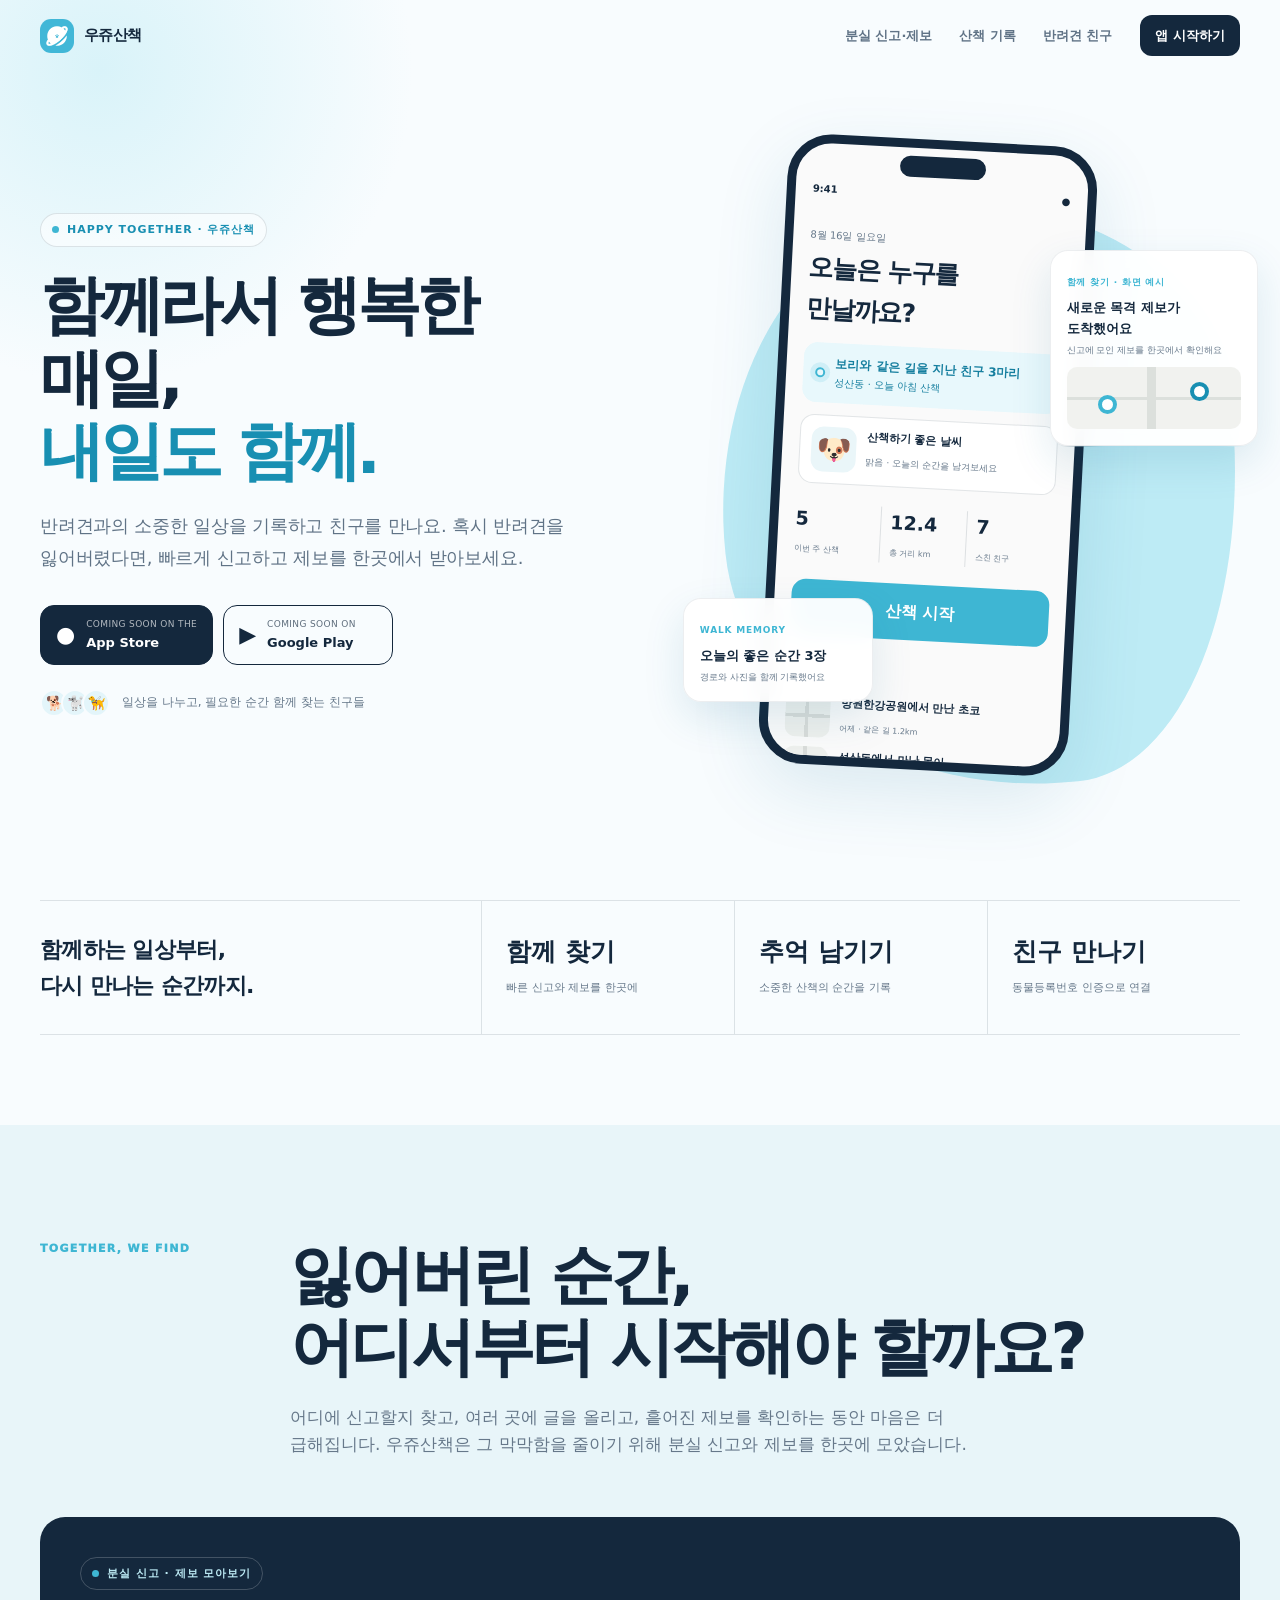
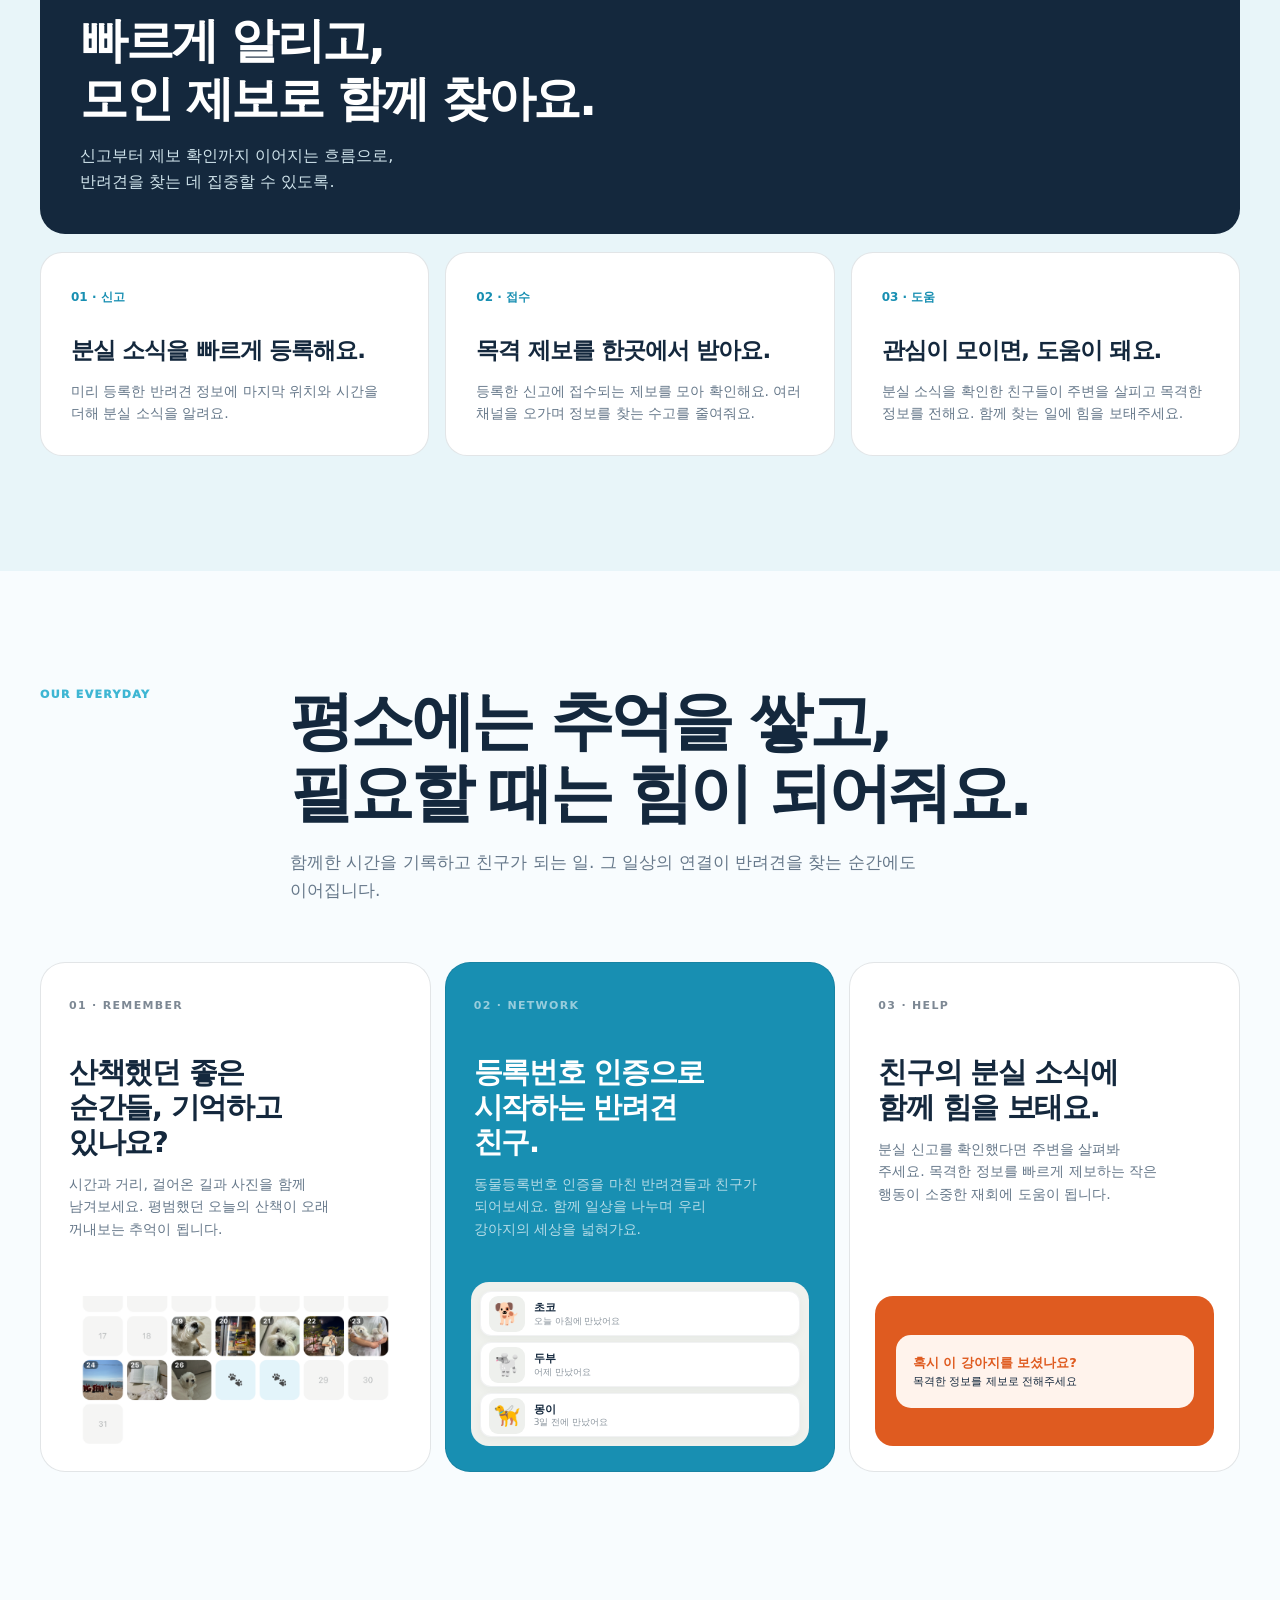
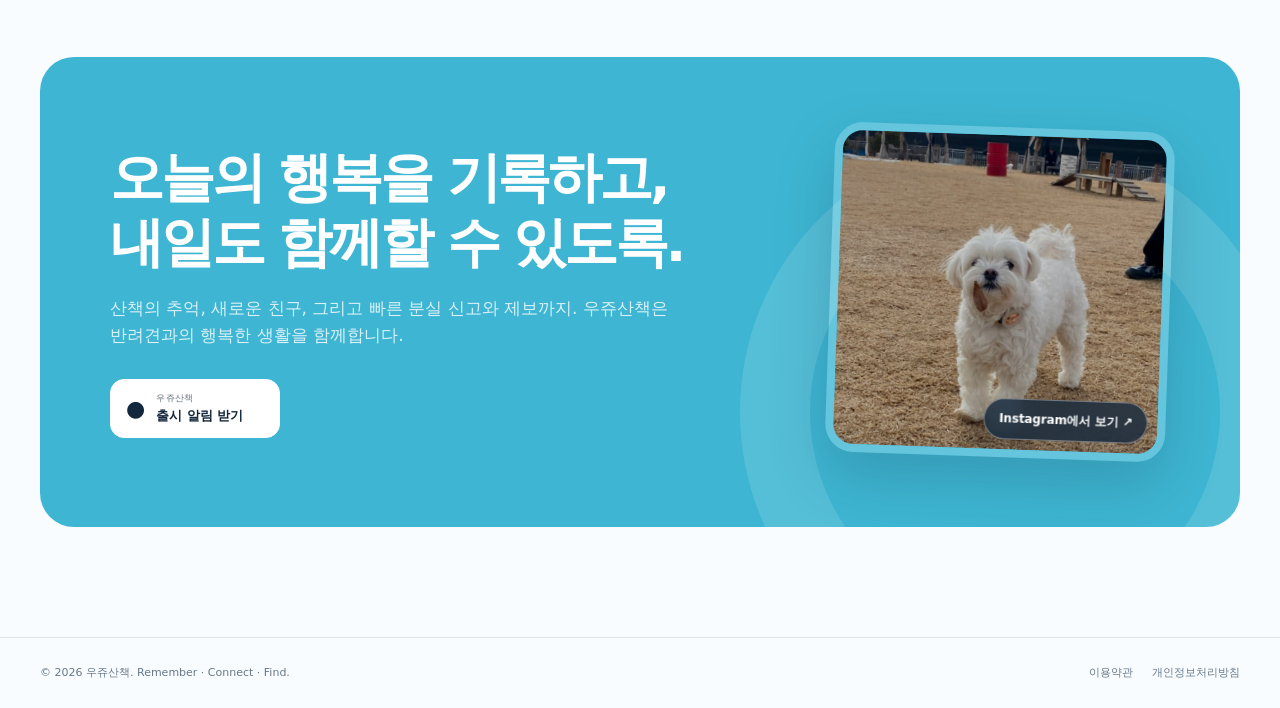
==== index.html @ bd5f7eef "feat: 분실 대응 중심으로 랜딩 페이지 개편" ====
<!doctype html>
<html lang="ko">
<head>
  <meta charset="utf-8">
  <meta name="viewport" content="width=device-width, initial-scale=1">
  <meta name="theme-color" content="#ffffff">
  <meta name="description" content="반려견과 행복한 매일을 함께하는 우쥬산책. 분실 시 빠르게 신고하고 제보를 한곳에서 받으세요. 평소에는 산책을 기록하고 동물등록번호 인증 친구들과 연결돼요.">
  <link rel="canonical" href="https://walk.wouldyou.me/">
  <meta property="og:type" content="website">
  <meta property="og:url" content="https://walk.wouldyou.me/">
  <meta property="og:title" content="우쥬산책 — 행복한 일상부터, 다시 만나는 순간까지">
  <meta property="og:description" content="빠른 분실 신고와 제보를 한곳에. 산책 기록과 인증된 반려견 친구까지, 행복한 일상을 함께해요.">
  <meta property="og:image" content="https://walk.wouldyou.me/public/og.png">
  <meta name="twitter:card" content="summary_large_image">
  <meta name="twitter:title" content="우쥬산책 — 행복한 일상부터, 다시 만나는 순간까지">
  <meta name="twitter:description" content="빠른 분실 신고와 제보를 한곳에. 산책 기록과 인증된 반려견 친구까지, 행복한 일상을 함께해요.">
  <link rel="icon" type="image/png" href="public/favicon.png">
  <link rel="apple-touch-icon" href="public/favicon.png">
  <title>우쥬산책 — 행복한 일상부터, 다시 만나는 순간까지</title>
  <style>
    :root{--ink:#14283d;--muted:#66788a;--paper:#f8fcfe;--card:#ffffff;--green:#188fb2;--green2:#e3f5fa;--lime:#bdebf5;--orange:#3eb6d3;--orange2:#e8f8fc;--blue:#3eb6d3;--line:rgba(20,40,61,.12);--max:1200px;--shadow:0 24px 70px rgba(22,111,145,.13)}
    *{box-sizing:border-box}html{scroll-behavior:smooth;scroll-padding-top:84px}body{margin:0;color:var(--ink);background:var(--paper);font-family:Pretendard,"Noto Sans KR","Apple SD Gothic Neo",system-ui,sans-serif;line-height:1.62;word-break:keep-all}body.locked{overflow:hidden}a{color:inherit;text-decoration:none}button,input{font:inherit}.wrap{width:min(calc(100% - 40px),var(--max));margin:auto}.nav{position:fixed;z-index:30;inset:0 0 auto;height:72px;border-bottom:1px solid transparent;transition:.25s}.nav.scrolled{border-color:var(--line);background:rgba(255,255,255,.92);backdrop-filter:blur(17px)}.nav-in{height:100%;display:flex;align-items:center}.brand{display:flex;align-items:center;gap:10px;font-size:15px;font-weight:950;letter-spacing:-.04em}.brand-mark{display:grid;place-items:center;width:34px;height:34px;border-radius:11px;color:white;background:var(--green);font-size:17px}.nav-links{display:flex;gap:27px;margin-left:auto;color:#607386;font-size:13px;font-weight:800}.nav-cta{margin-left:28px;padding:10px 15px;border-radius:12px;color:white;background:var(--ink);font-size:13px;font-weight:850}.menu{display:none;margin-left:auto;border:0;background:transparent;font-size:22px}.hero{position:relative;overflow:hidden;padding:140px 0 82px}.hero:before{content:"";position:absolute;left:-230px;top:-260px;width:660px;height:660px;border-radius:50%;background:radial-gradient(circle,#d9f3f9 0,rgba(217,243,249,0) 67%)}.hero-grid{position:relative;display:grid;grid-template-columns:1.03fr .97fr;gap:78px;align-items:center}.eyebrow{display:inline-flex;align-items:center;gap:8px;padding:7px 11px;border:1px solid var(--line);border-radius:100px;background:rgba(255,255,255,.55);color:var(--green);font-size:11px;font-weight:900;letter-spacing:.09em}.eyebrow:before{content:"";width:7px;height:7px;border-radius:50%;background:var(--orange)}h1{margin:22px 0 22px;font-size:clamp(49px,6.1vw,80px);line-height:1.04;letter-spacing:-.067em}h1 em{color:var(--green);font-style:normal}.hero-copy{max-width:600px;margin:0;color:#607386;font-size:18px;letter-spacing:-.012em}.hero-actions{display:flex;align-items:center;gap:10px;margin-top:31px}.store{display:flex;align-items:center;gap:11px;min-width:170px;padding:11px 15px;border:1px solid var(--ink);border-radius:14px;color:white;background:var(--ink);cursor:pointer;text-align:left}.store.light{color:var(--ink);background:transparent}.store-icon{font-size:22px;line-height:1}.store small{display:block;opacity:.67;font-size:9px;letter-spacing:.04em}.store b{display:block;font-size:13px}.trust{display:flex;align-items:center;gap:12px;margin-top:24px;color:var(--muted);font-size:12px}.avatars{display:flex}.avatar{display:grid;place-items:center;width:28px;height:28px;margin-left:-7px;border:2px solid var(--paper);border-radius:50%;background:var(--green2);font-size:14px}.avatar:first-child{margin-left:0}.phone-scene{position:relative;min-height:650px}.blob{position:absolute;inset:65px 0 0 25px;border-radius:48% 52% 37% 63%/55% 38% 62% 45%;background:var(--lime);transform:rotate(-6deg)}.phone{position:absolute;z-index:2;width:310px;height:630px;overflow:hidden;border:9px solid var(--ink);border-radius:44px;background:#fafafa;box-shadow:var(--shadow);transform:rotate(3deg)}.phone.main{top:0;left:77px}.notch{position:absolute;z-index:4;top:8px;left:50%;width:86px;height:21px;border-radius:20px;background:var(--ink);transform:translateX(-50%)}.screen{height:100%;padding:38px 17px 20px}.status{display:flex;justify-content:space-between;font-size:10px;font-weight:900}.hello{margin-top:23px}.hello small{color:var(--muted);font-size:10px}.hello h3{margin:2px 0 13px;font-size:25px;letter-spacing:-.05em}.alert{display:flex;align-items:center;gap:10px;padding:12px;border-radius:14px;background:var(--orange2);color:#167f9f;font-size:10px}.pulse{width:10px;height:10px;border:2px solid var(--orange);border-radius:50%;box-shadow:0 0 0 5px rgba(62,182,211,.14)}.alert b{display:block;font-size:12px}.weather{display:flex;align-items:center;gap:10px;margin-top:12px;padding:11px;border:1px solid var(--line);border-radius:14px;background:white}.dog-thumb{display:grid;place-items:center;width:45px;height:45px;border-radius:12px;background:#eaf6f9;font-size:28px}.weather b{display:block;font-size:11px}.weather span{color:var(--muted);font-size:9px}.stats{display:grid;grid-template-columns:repeat(3,1fr);margin:20px 0}.stats div{padding:0 9px;border-right:1px solid var(--line)}.stats div:first-child{padding-left:0}.stats div:last-child{border:0}.stats b{display:block;font-size:19px}.stats span{color:var(--muted);font-size:8px}.walk-btn{display:block;width:100%;padding:15px;border:0;border-radius:14px;color:white;background:var(--blue);font-weight:900}.recent{margin-top:22px}.recent>span{color:var(--muted);font-size:9px}.record{display:flex;align-items:center;gap:10px;margin-top:9px}.map-mini{width:45px;height:45px;border-radius:11px;background:linear-gradient(90deg,transparent 44%,#d9dcd9 44% 52%,transparent 52%),linear-gradient(0deg,transparent 44%,#d9dcd9 44% 52%,transparent 52%),#eef0ed}.record b{display:block;font-size:11px}.record small{color:var(--muted);font-size:8px}.float-card{position:absolute;z-index:4;padding:16px;border:1px solid rgba(20,40,61,.08);border-radius:18px;background:rgba(255,255,255,.96);box-shadow:0 16px 40px rgba(22,111,145,.13);backdrop-filter:blur(10px)}.float-card.sighting{right:-18px;top:110px;width:208px;animation:float 4s ease-in-out infinite}.float-card.bin{left:-13px;bottom:88px;width:190px;animation:float 4s 1.2s ease-in-out infinite}.float-label{color:var(--orange);font-size:9px;font-weight:900;letter-spacing:.09em}.float-card b{display:block;margin:4px 0;font-size:13px}.float-card p{margin:0;color:var(--muted);font-size:9px}.mini-map{position:relative;height:62px;margin-top:10px;border-radius:10px;background:linear-gradient(90deg,transparent 46%,#dce0dc 46% 51%,transparent 51%),linear-gradient(0deg,transparent 46%,#dce0dc 46% 51%,transparent 51%),#f1f2ef}.pin{position:absolute;display:grid;place-items:center;width:19px;height:19px;border:4px solid var(--orange);border-radius:50%;background:white}.pin.one{left:31px;top:27px}.pin.two{right:32px;top:14px;border-color:var(--green)}@keyframes float{50%{transform:translateY(-8px)}}.impact{padding:28px 0 90px}.impact-grid{display:grid;grid-template-columns:1.1fr repeat(3,.63fr);border-top:1px solid var(--line);border-bottom:1px solid var(--line)}.impact-lead,.impact-item{padding:31px 24px}.impact-lead{padding-left:0;font-size:22px;font-weight:900;letter-spacing:-.03em}.impact-item{border-left:1px solid var(--line)}.impact-item b{display:block;font-size:25px}.impact-item span{color:var(--muted);font-size:11px}.section{padding:115px 0}.section-head{display:grid;grid-template-columns:210px 1fr;gap:40px;margin-bottom:58px}.kicker{color:var(--orange);font-size:11px;font-weight:950;letter-spacing:.12em;text-transform:uppercase}.section h2{max-width:820px;margin:0;font-size:clamp(38px,5vw,64px);line-height:1.12;letter-spacing:-.058em}.section-lead{max-width:720px;margin:20px 0 0;color:var(--muted);font-size:17px}.story{display:grid;grid-template-columns:repeat(3,1fr);gap:14px}.story-card{position:relative;min-height:470px;overflow:hidden;padding:28px;border:1px solid var(--line);border-radius:25px;background:var(--card)}.story-card:nth-child(2){color:white;background:var(--green)}.story-num{font-size:11px;font-weight:900;letter-spacing:.12em;opacity:.55}.story-card h3{max-width:270px;margin:68px 0 13px;font-size:29px;line-height:1.2;letter-spacing:-.045em}.story-card p{max-width:290px;margin:0;color:var(--muted);font-size:14px}.story-card:nth-child(2) p{color:rgba(255,255,255,.68)}.story-visual{position:absolute;inset:auto 25px 25px;height:150px;border-radius:18px;background:#eff1ed}.route{position:absolute;inset:0}.route i{position:absolute;display:block;background:var(--blue)}.route i:nth-child(1){left:25px;bottom:35px;width:95px;height:5px}.route i:nth-child(2){left:115px;bottom:35px;width:5px;height:65px}.route i:nth-child(3){left:115px;top:45px;width:110px;height:5px}.route i:after{content:"";position:absolute;width:13px;height:13px;border:4px solid var(--blue);border-radius:50%;background:white}.route i:nth-child(1):after{left:-3px;top:-4px}.route i:nth-child(3):after{right:-3px;top:-4px}.notice-visual{display:grid;place-items:center;background:#137f9f}.notice-bubble{width:88%;padding:17px;border-radius:15px;color:var(--ink);background:var(--orange2);font-size:11px}.notice-bubble b{display:block;color:var(--orange);font-size:13px}.report-visual{padding:17px}.report-row{display:flex;align-items:center;gap:10px;margin-bottom:10px;padding:10px;border-radius:10px;background:white;font-size:9px}.report-dot{width:9px;height:9px;border-radius:50%;background:var(--orange)}.feature{background:var(--ink);color:white}.feature .kicker{color:var(--lime)}.feature .section-lead{color:rgba(255,255,255,.65)}.feature-grid{display:grid;grid-template-columns:1fr 1.15fr;gap:70px;align-items:center}.map-phone{position:relative;height:630px;border:9px solid #0e1512;border-radius:43px;background:#f4f4f1;box-shadow:0 30px 75px rgba(0,0,0,.25)}.map-grid{position:absolute;inset:0;border-radius:34px;background:linear-gradient(90deg,transparent 31%,#dcdeda 31% 33%,transparent 33% 66%,#dcdeda 66% 68%,transparent 68%),linear-gradient(0deg,transparent 30%,#dcdeda 30% 32%,transparent 32% 63%,#dcdeda 63% 65%,transparent 65%),#f3f4f1}.map-top{position:absolute;z-index:2;top:45px;left:18px;right:18px;display:flex;gap:7px}.chip{padding:8px 11px;border:1px solid var(--line);border-radius:100px;color:var(--ink);background:white;font-size:10px;font-weight:850}.chip.active{color:white;background:var(--green)}.map-pin{position:absolute;z-index:2;display:grid;place-items:center;width:35px;height:35px;border:6px solid white;border-radius:50%;background:var(--green);box-shadow:0 5px 13px rgba(0,0,0,.2);font-size:13px}.map-pin.a{left:25%;top:36%}.map-pin.b{right:22%;top:48%}.map-pin.c{left:48%;top:61%}.sheet{position:absolute;z-index:3;right:10px;bottom:10px;left:10px;padding:22px;border-radius:25px;background:white;box-shadow:0 -10px 30px rgba(20,40,61,.08)}.sheet small{color:var(--muted)}.sheet h3{margin:5px 0 17px;font-size:19px}.bin-row{display:grid;grid-template-columns:42px 1fr auto;gap:10px;align-items:center;padding:11px 0;border-top:1px solid var(--line)}.bin-icon{display:grid;place-items:center;width:42px;height:42px;border-radius:11px;background:var(--green2)}.bin-row b{display:block;font-size:11px}.bin-row span{color:var(--muted);font-size:9px}.gone{padding:6px 8px;border-radius:99px;color:#167f9f;background:var(--orange2);font-size:9px;font-weight:850}.feature-copy h3{max-width:490px;margin:0 0 18px;font-size:40px;line-height:1.18;letter-spacing:-.05em}.feature-copy>p{max-width:520px;color:rgba(255,255,255,.68)}.principles{display:grid;gap:10px;margin-top:36px}.principle{display:grid;grid-template-columns:42px 1fr;gap:13px;padding:16px;border:1px solid rgba(255,255,255,.12);border-radius:15px;background:rgba(255,255,255,.05)}.principle i{display:grid;place-items:center;width:42px;height:42px;border-radius:12px;color:var(--ink);background:var(--lime);font-style:normal;font-weight:900}.principle b{display:block;font-size:14px}.principle span{color:rgba(255,255,255,.58);font-size:11px}.safety{overflow:hidden}.safety-grid{display:grid;grid-template-columns:.85fr 1.15fr;gap:16px}.safety-card{padding:33px;border:1px solid var(--line);border-radius:25px;background:var(--card)}.safety-card.big{grid-row:span 2;color:white;background:var(--green)}.shield{display:grid;place-items:center;width:58px;height:58px;border-radius:19px;color:var(--green);background:var(--lime);font-size:27px}.safety-card h3{margin:55px 0 12px;font-size:29px;line-height:1.22;letter-spacing:-.04em}.safety-card p{margin:0;color:var(--muted);font-size:14px}.safety-card.big p{color:rgba(255,255,255,.65)}.privacy-list{display:grid;grid-template-columns:1fr 1fr;gap:16px}.privacy-list div{padding:24px;border:1px solid var(--line);border-radius:18px;background:white}.privacy-list b{display:block;margin-bottom:6px;font-size:16px}.privacy-list span{color:var(--muted);font-size:12px}.download{padding:70px 0 110px}.download-card{position:relative;overflow:hidden;padding:70px;border-radius:34px;color:white;background:var(--orange)}.download-card:after{content:"";position:absolute;right:-50px;bottom:-160px;width:410px;height:410px;border:70px solid rgba(255,255,255,.12);border-radius:50%}.download-card h2{position:relative;z-index:1;max-width:750px;margin:0;font-size:clamp(42px,5.7vw,70px);line-height:1.08;letter-spacing:-.058em}.download-card p{position:relative;z-index:1;max-width:570px;margin:19px 0 29px;color:rgba(255,255,255,.8);font-size:17px}.download-card .store{position:relative;z-index:2;border-color:white;background:white;color:var(--ink)}footer{padding:26px 0;border-top:1px solid var(--line);color:var(--muted);font-size:11px}.footer-in{display:flex;justify-content:space-between;gap:20px}.footer-links{display:flex;gap:19px}.modal{position:fixed;z-index:50;inset:0;display:none;place-items:center;padding:20px;background:rgba(10,32,47,.68);backdrop-filter:blur(8px)}.modal.open{display:grid}.modal-card{width:min(100%,440px);padding:31px;border-radius:25px;background:var(--card);box-shadow:var(--shadow)}.modal-close{float:right;border:0;background:transparent;font-size:22px;cursor:pointer}.modal-card h2{margin:18px 0 9px;font-size:28px;letter-spacing:-.04em}.modal-card p{color:var(--muted);font-size:13px}.wait-form{display:grid;gap:9px;margin-top:22px}.wait-form input{width:100%;padding:13px;border:1px solid var(--line);border-radius:11px;outline:none}.wait-form input:focus{border-color:var(--green);box-shadow:0 0 0 3px rgba(62,182,211,.14)}.wait-form button{padding:13px;border:0;border-radius:11px;color:white;background:var(--green);font-weight:850;cursor:pointer}.form-note{font-size:10px!important}.success{display:none;padding:22px 0;text-align:center}.success .check{display:grid;place-items:center;width:62px;height:62px;margin:auto;border-radius:50%;color:var(--green);background:var(--green2);font-size:30px}.success h3{font-size:24px}.reveal{opacity:0;transform:translateY(20px);transition:.7s ease}.reveal.visible{opacity:1;transform:none}
    @media(max-width:1000px){.hero-grid,.feature-grid{grid-template-columns:1fr}.hero-grid{gap:40px}.phone-scene{width:min(100%,610px);margin:auto}.story{grid-template-columns:1fr 1fr}.story-card:last-child{grid-column:1/-1}.impact-grid{grid-template-columns:1fr 1fr}.impact-lead{grid-column:1/-1}.impact-item:first-of-type{border-left:0}.section-head{grid-template-columns:1fr;gap:12px}.feature-copy{order:-1}.map-phone{width:min(100%,400px);margin:auto}.safety-grid{grid-template-columns:1fr}.safety-card.big{grid-row:auto}.privacy-list{grid-template-columns:1fr 1fr}}
    @media(max-width:700px){.wrap{width:min(calc(100% - 28px),var(--max))}.nav-links,.nav-cta{display:none}.menu{display:block}.nav.open{height:auto;background:var(--paper)}.nav.open .nav-in{height:auto;flex-wrap:wrap;padding:19px 0}.nav.open .nav-links{display:grid;width:100%;gap:0;order:3;margin:14px 0 0}.nav.open .nav-links a{padding:13px 0;border-top:1px solid var(--line)}.hero{padding-top:112px}.hero-actions{align-items:stretch;flex-direction:column}.store{justify-content:center;width:100%}.phone-scene{min-height:570px;transform:scale(.88);transform-origin:top center;margin-bottom:-65px}.phone.main{left:50%;transform:translateX(-50%) rotate(2deg)}.float-card.sighting{right:-6px}.float-card.bin{left:-5px}.impact-grid{grid-template-columns:1fr}.impact-lead,.impact-item{padding:24px 0;border-left:0;border-bottom:1px solid var(--line)}.section{padding:85px 0}.story{grid-template-columns:1fr}.story-card:last-child{grid-column:auto}.story-card{min-height:440px}.safety-grid,.privacy-list{grid-template-columns:1fr}.download-card{padding:44px 26px}.footer-in{flex-direction:column}.footer-links{flex-wrap:wrap}}
    @media(prefers-reduced-motion:reduce){html{scroll-behavior:auto}.float-card,.reveal{animation:none;transition:none}.reveal{opacity:1;transform:none}}@media print{.nav,.hero-actions,.download,.modal{display:none}.hero{padding-top:50px}.reveal{opacity:1;transform:none}}
    /* Requested landing refinements */
    .route i:nth-child(1){left:25px;bottom:32px;width:95px;height:5px}
    .route i:nth-child(2){left:115px;bottom:32px;width:5px;height:68px}
    .route i:nth-child(3){left:115px;top:45px;width:110px;height:5px}
    .route i:nth-child(2):after{display:none}
    .route i:nth-child(2):before{content:"";position:absolute;z-index:2;left:-8px;top:-10px;width:13px;height:13px;border:4px solid var(--blue);border-radius:50%;background:white}
    .lost-shot{width:min(100%,320px);margin:auto;overflow:hidden;border:8px solid #0e1512;border-radius:43px;background:#fff;box-shadow:0 30px 75px rgba(0,0,0,.25)}
    .lost-shot img{display:block;width:100%;height:auto}
    .brand-mark{overflow:hidden;padding:0;background:var(--blue)}.brand-mark img{display:block;width:100%;height:100%;object-fit:cover}.network-list{display:grid;height:164px;align-content:center;gap:6px;padding:9px;overflow:hidden}.network-list .report-row{display:grid;grid-template-columns:36px 1fr;gap:9px;align-items:center;min-height:44px;margin:0;padding:4px 8px;border:1px solid rgba(20,40,61,.06);border-radius:11px;background:rgba(255,255,255,.98);box-shadow:0 3px 10px rgba(20,40,61,.04)}.network-avatar{display:grid;place-items:center;width:36px;height:36px;border-radius:9px;background:#eef0ed;font-size:21px}.network-info{min-width:0;align-self:center}.network-info b{display:block;overflow:hidden;color:var(--ink);font-size:11px;line-height:1.25;text-overflow:ellipsis;white-space:nowrap}.network-info span{display:block;margin-top:1px;color:#8a949d;font-size:9px;line-height:1.25}.notice-visual{background:#df5b20}.notice-bubble{background:#fff3ec}.notice-bubble b{color:#df5b20}
    @media(max-width:1000px){.lost-shot{width:min(100%,320px)}}
    /* Photo updates */
    .story-photo{overflow:hidden;background:#eef9fc}.story-photo img{display:block;width:100%;height:100%;object-fit:cover;object-position:center}
    .download-card.photo-layout{display:grid;grid-template-columns:minmax(0,1fr) minmax(260px,340px);gap:48px;align-items:center}
    .download-copy{position:relative;z-index:2}.download-card.photo-layout h2,.download-card.photo-layout p{position:static}
    .instagram-photo{position:relative;z-index:2;display:block;border-radius:28px;box-shadow:0 24px 60px rgba(20,40,61,.2);transform:rotate(2deg);transition:transform .25s ease,box-shadow .25s ease}.instagram-photo:hover{transform:rotate(1deg) translateY(-4px);box-shadow:0 30px 70px rgba(20,40,61,.28)}.download-photo{display:block;width:100%;height:330px;object-fit:cover;object-position:center 48%;border:8px solid rgba(255,255,255,.2);border-radius:28px}.instagram-badge{position:absolute;right:18px;bottom:18px;padding:10px 14px;border:1px solid rgba(255,255,255,.35);border-radius:999px;color:white;background:rgba(20,40,61,.78);backdrop-filter:blur(10px);font-size:12px;font-weight:850;letter-spacing:-.01em}.instagram-photo:focus-visible{outline:3px solid white;outline-offset:5px}
    @media(max-width:700px){.download-card.photo-layout{grid-template-columns:1fr;gap:34px}.instagram-photo{transform:none}.instagram-photo:hover{transform:translateY(-3px)}.download-photo{height:280px}}

    h1{font-size:clamp(42px,5vw,66px);line-height:1.14}.hero-copy{line-height:1.8}
    .lost-section{background:#e8f5f9}.lost-intro{padding:40px;border-radius:25px;background:var(--ink);color:white}.lost-intro .eyebrow{color:var(--lime);border-color:rgba(255,255,255,.2);background:transparent}.lost-intro h3{margin:22px 0 15px;font-size:clamp(30px,4vw,48px);line-height:1.2;letter-spacing:-.05em}.lost-intro p{margin:0;color:#d0e4ec;font-size:16px}.lost-steps{display:grid;grid-template-columns:repeat(3,1fr);gap:16px;margin-top:18px}.lost-step{padding:30px;border:1px solid var(--line);border-radius:22px;background:white}.lost-step>span{color:var(--green);font-size:12px;font-weight:850}.lost-step h3{margin:25px 0 13px;font-size:23px;line-height:1.4;letter-spacing:-.04em}.lost-step p{margin:0;color:var(--muted);font-size:14px}.story-card{min-height:510px}.story-card h3{margin-top:38px}.download-card.photo-layout h2{font-size:clamp(36px,4.4vw,54px);line-height:1.2}
    @media(max-width:700px){.lost-steps{grid-template-columns:1fr}.lost-intro{padding:28px}.story-card{min-height:480px}}
  </style>
</head>
<body>
  <nav class="nav" id="nav"><div class="wrap nav-in"><a class="brand" href="#top" aria-label="우쥬산책 홈"><span class="brand-mark"><img src="public/favicon.png" alt=""></span>우쥬산책</a><div class="nav-links"><a href="#lost">분실 신고·제보</a><a href="#memories">산책 기록</a><a href="#marking">반려견 친구</a></div><a class="nav-cta open-modal" href="#download">앱 시작하기</a><button class="menu" id="menu" aria-label="메뉴 열기" aria-expanded="false">☰</button></div></nav>
  <main id="top">
    <header class="hero"><div class="wrap hero-grid"><div class="reveal"><span class="eyebrow">HAPPY TOGETHER · 우쥬산책</span><h1>함께라서 행복한 매일,<br><em>내일도 함께.</em></h1><p class="hero-copy">반려견과의 소중한 일상을 기록하고 친구를 만나요. 혹시 반려견을 잃어버렸다면, 빠르게 신고하고 제보를 한곳에서 받아보세요.</p><div class="hero-actions"><button class="store open-modal"><span class="store-icon">●</span><span><small>COMING SOON ON THE</small><b>App Store</b></span></button><button class="store light open-modal"><span class="store-icon">▶</span><span><small>COMING SOON ON</small><b>Google Play</b></span></button></div><div class="trust"><div class="avatars"><span class="avatar">🐕</span><span class="avatar">🐩</span><span class="avatar">🦮</span></div><span>일상을 나누고, 필요한 순간 함께 찾는 친구들</span></div></div><div class="phone-scene reveal"><div class="blob"></div><div class="phone main"><div class="notch"></div><div class="screen"><div class="status"><span>9:41</span><span>●</span></div><div class="hello"><small>8월 16일 일요일</small><h3>오늘은 누구를 만날까요?</h3></div><div class="alert"><span class="pulse"></span><div><b>보리와 같은 길을 지난 친구 3마리</b>성산동 · 오늘 아침 산책</div></div><div class="weather"><div class="dog-thumb">🐶</div><div><b>산책하기 좋은 날씨</b><span>맑음 · 오늘의 순간을 남겨보세요</span></div></div><div class="stats"><div><b>5</b><span>이번 주 산책</span></div><div><b>12.4</b><span>총 거리 km</span></div><div><b>7</b><span>스친 친구</span></div></div><button class="walk-btn">산책 시작</button><div class="recent"><span>최근 산책</span><div class="record"><div class="map-mini"></div><div><b>망원한강공원에서 만난 초코</b><small>어제 · 같은 길 1.2km</small></div></div><div class="record"><div class="map-mini"></div><div><b>성산동에서 만난 몽이</b><small>8월 12일 · 같은 길 800m</small></div></div></div></div></div><div class="float-card sighting"><span class="float-label">함께 찾기 · 화면 예시</span><b>새로운 목격 제보가 도착했어요</b><p>신고에 모인 제보를 한곳에서 확인해요</p><div class="mini-map"><i class="pin one"></i><i class="pin two"></i></div></div><div class="float-card bin"><span class="float-label">WALK MEMORY</span><b>오늘의 좋은 순간 3장</b><p>경로와 사진을 함께 기록했어요</p></div></div></div></header>

    <section class="impact"><div class="wrap impact-grid"><div class="impact-lead">함께하는 일상부터,<br>다시 만나는 순간까지.</div><div class="impact-item"><b>함께 찾기</b><span>빠른 신고와 제보를 한곳에</span></div><div class="impact-item"><b>추억 남기기</b><span>소중한 산책의 순간을 기록</span></div><div class="impact-item"><b>친구 만나기</b><span>동물등록번호 인증으로 연결</span></div></div></section>

    <section class="section lost-section" id="lost"><div class="wrap">
      <div class="section-head reveal"><div class="kicker">TOGETHER, WE FIND</div><div><h2>잃어버린 순간,<br>어디서부터 시작해야 할까요?</h2><p class="section-lead">어디에 신고할지 찾고, 여러 곳에 글을 올리고, 흩어진 제보를 확인하는 동안 마음은 더 급해집니다. 우쥬산책은 그 막막함을 줄이기 위해 분실 신고와 제보를 한곳에 모았습니다.</p></div></div>
      <div class="lost-intro reveal"><span class="eyebrow">분실 신고 · 제보 모아보기</span><h3>빠르게 알리고,<br>모인 제보로 함께 찾아요.</h3><p>신고부터 제보 확인까지 이어지는 흐름으로,<br>반려견을 찾는 데 집중할 수 있도록.</p></div>
      <div class="lost-steps"><article class="lost-step reveal"><span>01 · 신고</span><h3>분실 소식을 빠르게 등록해요.</h3><p>미리 등록한 반려견 정보에 마지막 위치와 시간을 더해 분실 소식을 알려요.</p></article><article class="lost-step reveal"><span>02 · 접수</span><h3>목격 제보를 한곳에서 받아요.</h3><p>등록한 신고에 접수되는 제보를 모아 확인해요. 여러 채널을 오가며 정보를 찾는 수고를 줄여줘요.</p></article><article class="lost-step reveal"><span>03 · 도움</span><h3>관심이 모이면, 도움이 돼요.</h3><p>분실 소식을 확인한 친구들이 주변을 살피고 목격한 정보를 전해요. 함께 찾는 일에 힘을 보태주세요.</p></article></div>
    </div></section>

    <section class="section" id="walk"><div class="wrap"><div class="section-head reveal"><div class="kicker">OUR EVERYDAY</div><div><h2>평소에는 추억을 쌓고,<br>필요할 때는 힘이 되어줘요.</h2><p class="section-lead">함께한 시간을 기록하고 친구가 되는 일. 그 일상의 연결이 반려견을 찾는 순간에도 이어집니다.</p></div></div><div class="story"><article class="story-card reveal" id="memories"><span class="story-num">01 · REMEMBER</span><h3>산책했던 좋은 순간들, 기억하고 있나요?</h3><p>시간과 거리, 걸어온 길과 사진을 함께 남겨보세요. 평범했던 오늘의 산책이 오래 꺼내보는 추억이 됩니다.</p><div class="story-visual story-photo"><img src="public/walk-record.png" alt="우쥬산책 산책 기록 달력 화면"></div></article><article class="story-card reveal" id="marking"><span class="story-num">02 · NETWORK</span><h3>등록번호 인증으로 시작하는 반려견 친구.</h3><p>동물등록번호 인증을 마친 반려견들과 친구가 되어보세요. 함께 일상을 나누며 우리 강아지의 세상을 넓혀가요.</p><div class="story-visual network-list"><div class="report-row"><span class="network-avatar">🐕</span><div class="network-info"><b>초코</b><span>오늘 아침에 만났어요</span></div></div><div class="report-row"><span class="network-avatar">🐩</span><div class="network-info"><b>두부</b><span>어제 만났어요</span></div></div><div class="report-row"><span class="network-avatar">🦮</span><div class="network-info"><b>몽이</b><span>3일 전에 만났어요</span></div></div></div></article><article class="story-card reveal"><span class="story-num">03 · HELP</span><h3>친구의 분실 소식에 함께 힘을 보태요.</h3><p>분실 신고를 확인했다면 주변을 살펴봐 주세요. 목격한 정보를 빠르게 제보하는 작은 행동이 소중한 재회에 도움이 됩니다.</p><div class="story-visual notice-visual"><div class="notice-bubble"><b>혹시 이 강아지를 보셨나요?</b>목격한 정보를 제보로 전해주세요</div></div></article></div></div></section>

    <section class="download" id="download"><div class="wrap"><div class="download-card photo-layout reveal"><div class="download-copy"><h2>오늘의 행복을 기록하고,<br>내일도 함께할 수 있도록.</h2><p>산책의 추억, 새로운 친구, 그리고 빠른 분실 신고와 제보까지. 우쥬산책은 반려견과의 행복한 생활을 함께합니다.</p><button class="store open-modal"><span class="store-icon">●</span><span><small>우쥬산책</small><b>출시 알림 받기</b></span></button></div><a class="instagram-photo" href="https://www.instagram.com/oh_dangdang" target="_blank" rel="noopener noreferrer" aria-label="오당당 인스타그램 새 탭에서 보기"><img class="download-photo" src="public/walk-together.png" alt="잔디밭을 산책하는 흰 강아지"><span class="instagram-badge">Instagram에서 보기 ↗</span></a></div></div></section>
  </main>
  <footer><div class="wrap footer-in"><span>© 2026 우쥬산책. Remember · Connect · Find.</span><div class="footer-links"><a href="terms.html">이용약관</a><a href="privacy.html">개인정보처리방침</a></div></div></footer>

  <div class="modal" id="modal" role="dialog" aria-modal="true" aria-labelledby="modal-title"><div class="modal-card"><button class="modal-close" id="close" aria-label="닫기">×</button><div id="form-area"><span class="eyebrow">EARLY ACCESS</span><h2 id="modal-title">출시 소식을 알려드릴게요.</h2><p>이메일을 남겨주시면 우쥬산책이 준비되는 대로 가장 먼저 알려드립니다.</p><form class="wait-form" id="wait-form"><label for="email">이메일</label><input id="email" name="email" type="email" placeholder="hello@example.com" autocomplete="email" required><button type="submit">출시 알림 신청</button><p class="form-note">현재는 데모 페이지로 입력한 정보가 서버에 전송되지는 않습니다.</p></form></div><div class="success" id="success"><div class="check">✓</div><h3>관심 가져주셔서 고마워요.</h3><p>데모 페이지라 실제 신청은 저장되지 않습니다.</p><button id="success-close">확인</button></div></div></div>
  <script>
    const nav=document.getElementById('nav'),menu=document.getElementById('menu'),modal=document.getElementById('modal'),close=document.getElementById('close'),form=document.getElementById('wait-form'),formArea=document.getElementById('form-area'),success=document.getElementById('success');
    addEventListener('scroll',()=>nav.classList.toggle('scrolled',scrollY>20),{passive:true});
    menu.addEventListener('click',()=>{const open=nav.classList.toggle('open');menu.setAttribute('aria-expanded',open);menu.textContent=open?'×':'☰'});
    document.querySelectorAll('.nav-links a').forEach(a=>a.addEventListener('click',()=>{nav.classList.remove('open');menu.setAttribute('aria-expanded','false');menu.textContent='☰'}));
    const showModal=()=>{modal.classList.add('open');document.body.classList.add('locked');formArea.style.display='block';success.style.display='none';setTimeout(()=>document.getElementById('email').focus(),50)};
    const hideModal=()=>{modal.classList.remove('open');document.body.classList.remove('locked')};
    document.querySelectorAll('.open-modal').forEach(b=>b.addEventListener('click',e=>{e.preventDefault();showModal()}));close.addEventListener('click',hideModal);document.getElementById('success-close').addEventListener('click',hideModal);modal.addEventListener('click',e=>{if(e.target===modal)hideModal()});addEventListener('keydown',e=>{if(e.key==='Escape')hideModal()});
    form.addEventListener('submit',e=>{e.preventDefault();formArea.style.display='none';success.style.display='block'});
    const observer=new IntersectionObserver(entries=>entries.forEach(entry=>{if(entry.isIntersecting){entry.target.classList.add('visible');observer.unobserve(entry.target)}}),{threshold:.12});document.querySelectorAll('.reveal').forEach(el=>observer.observe(el));
  </script>
</body>
</html>
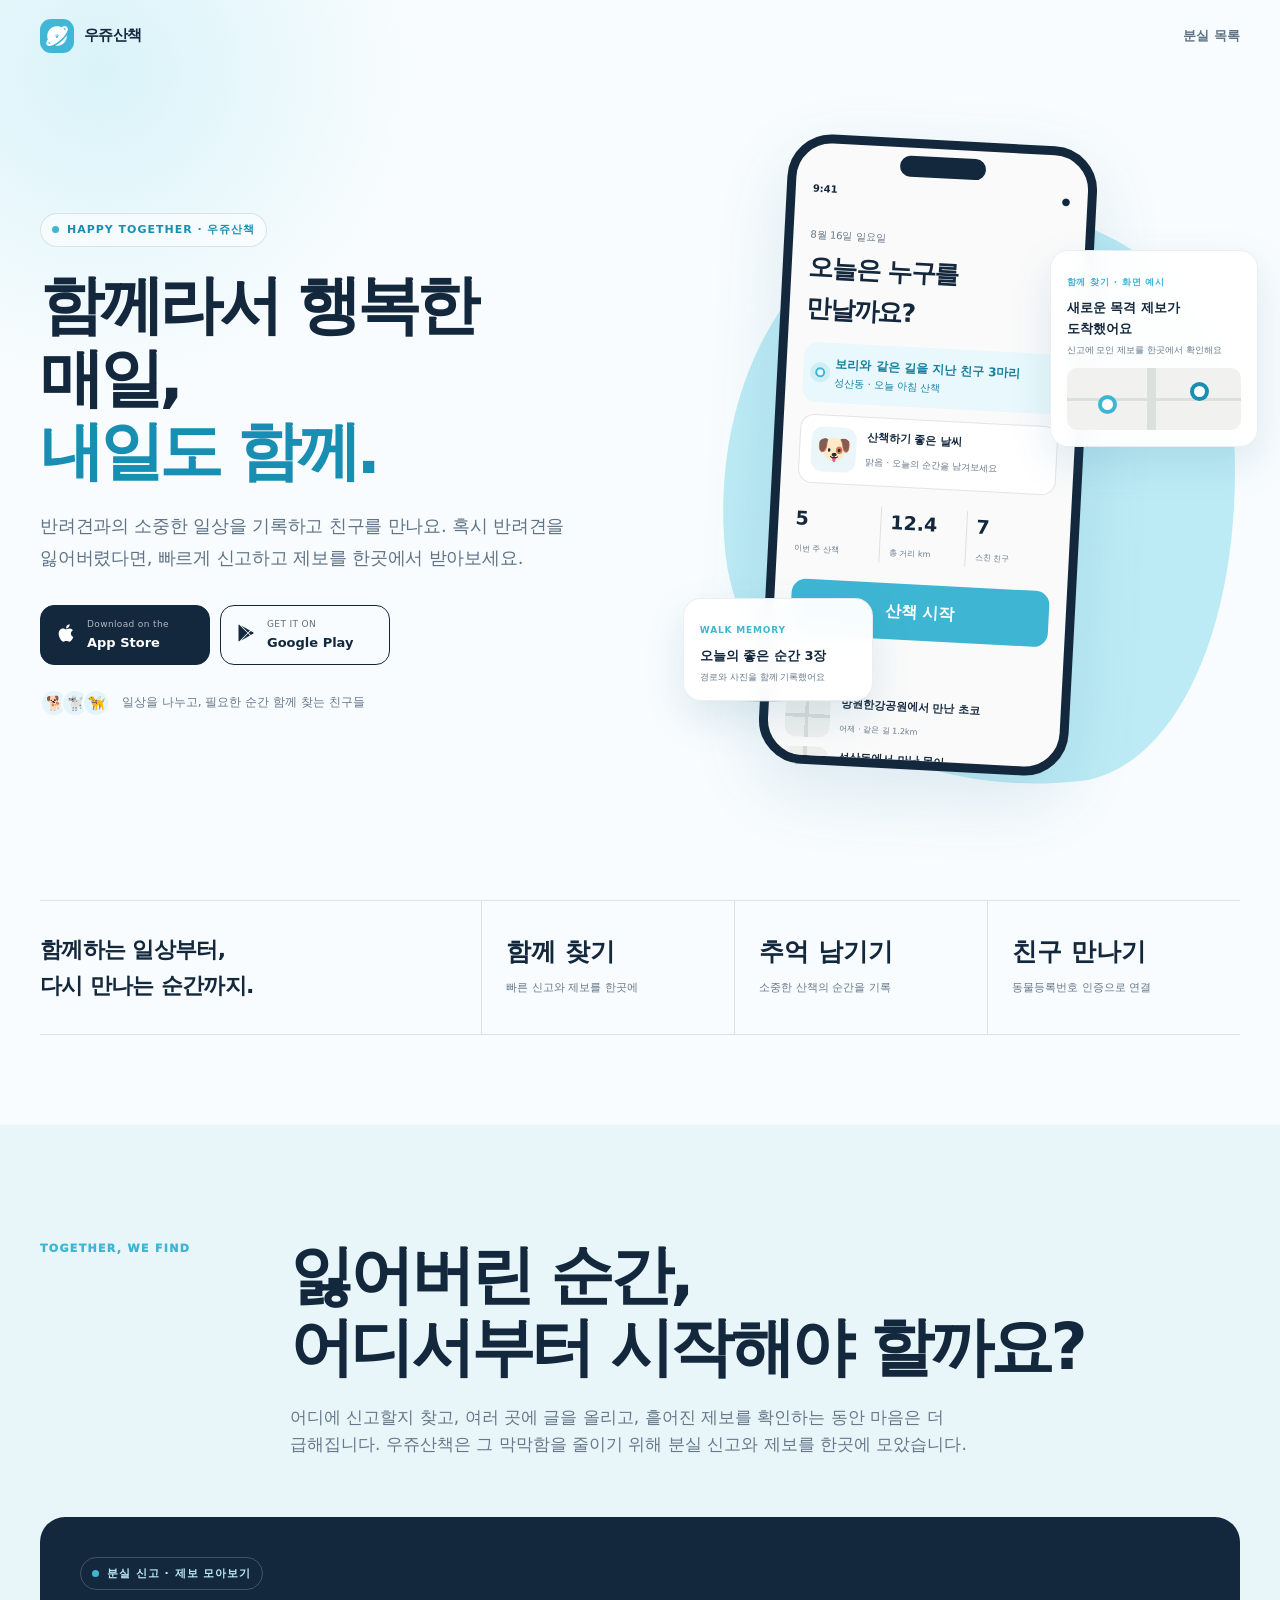
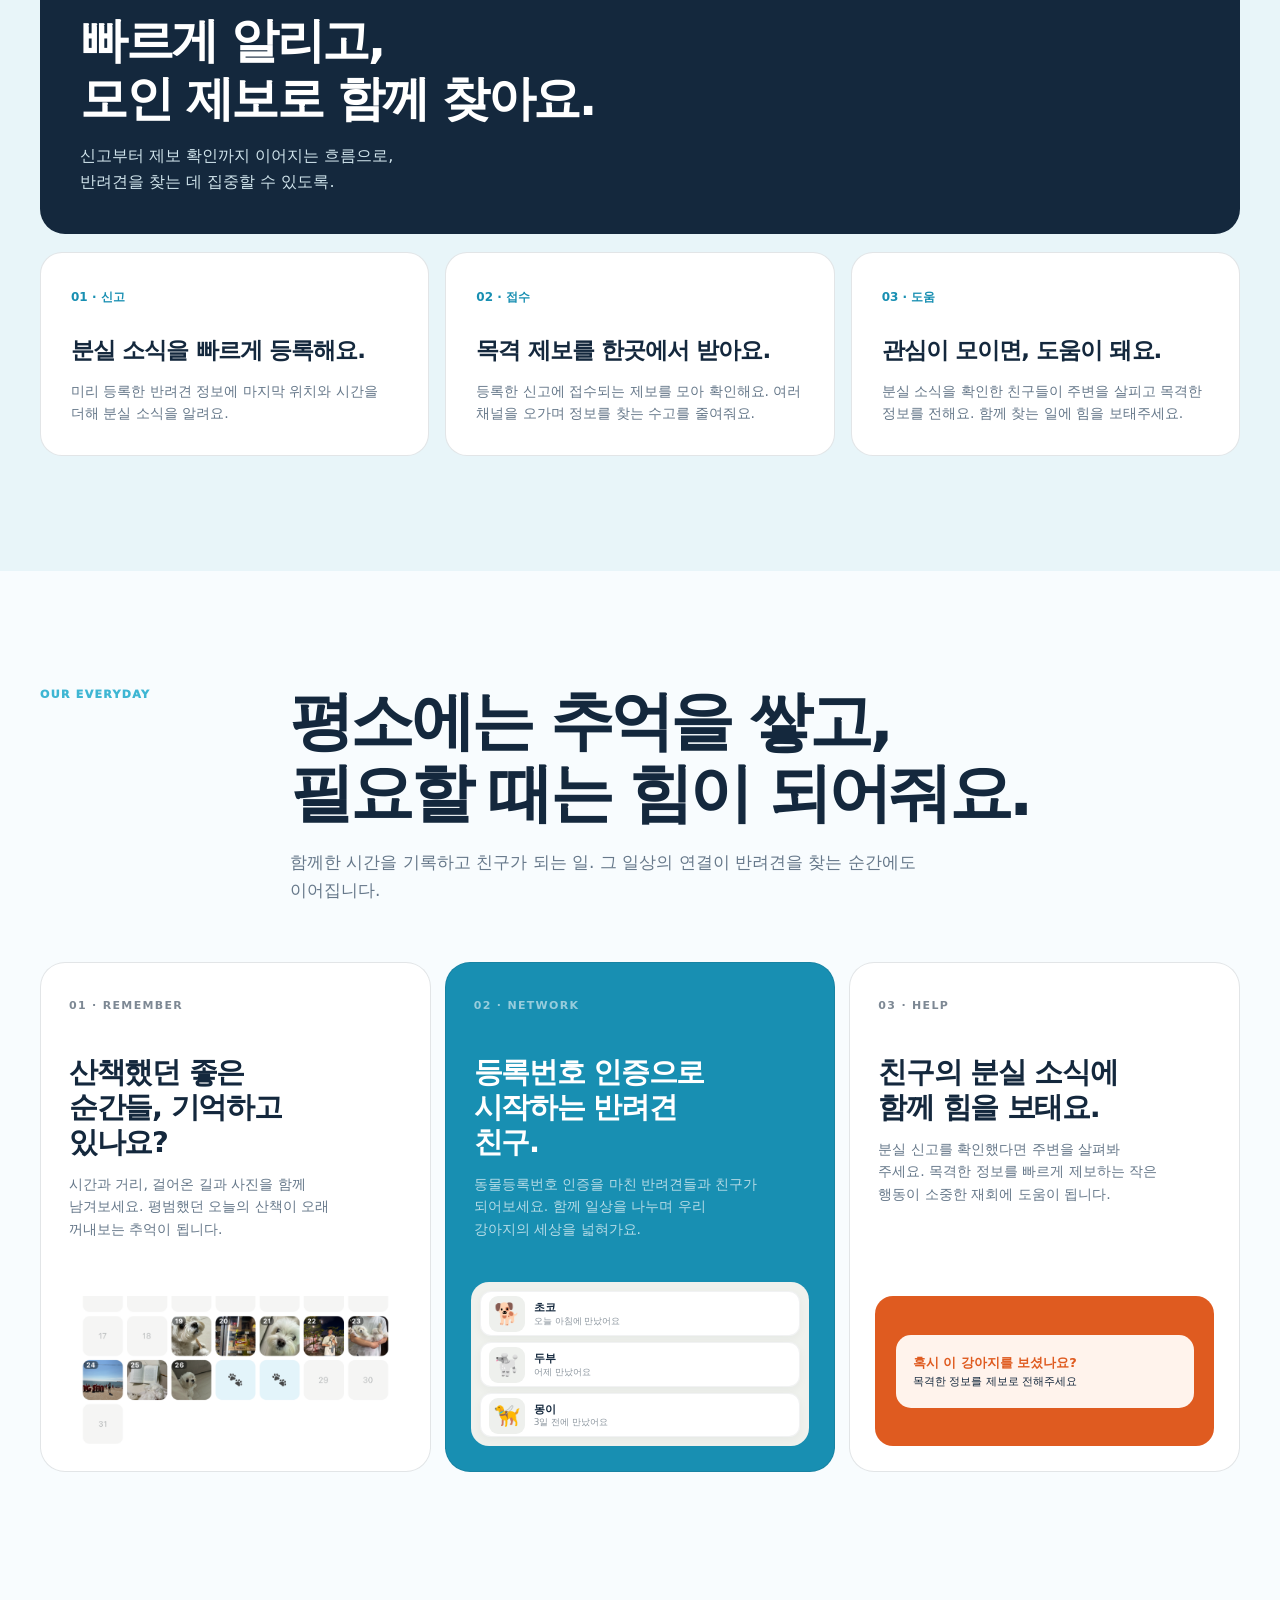
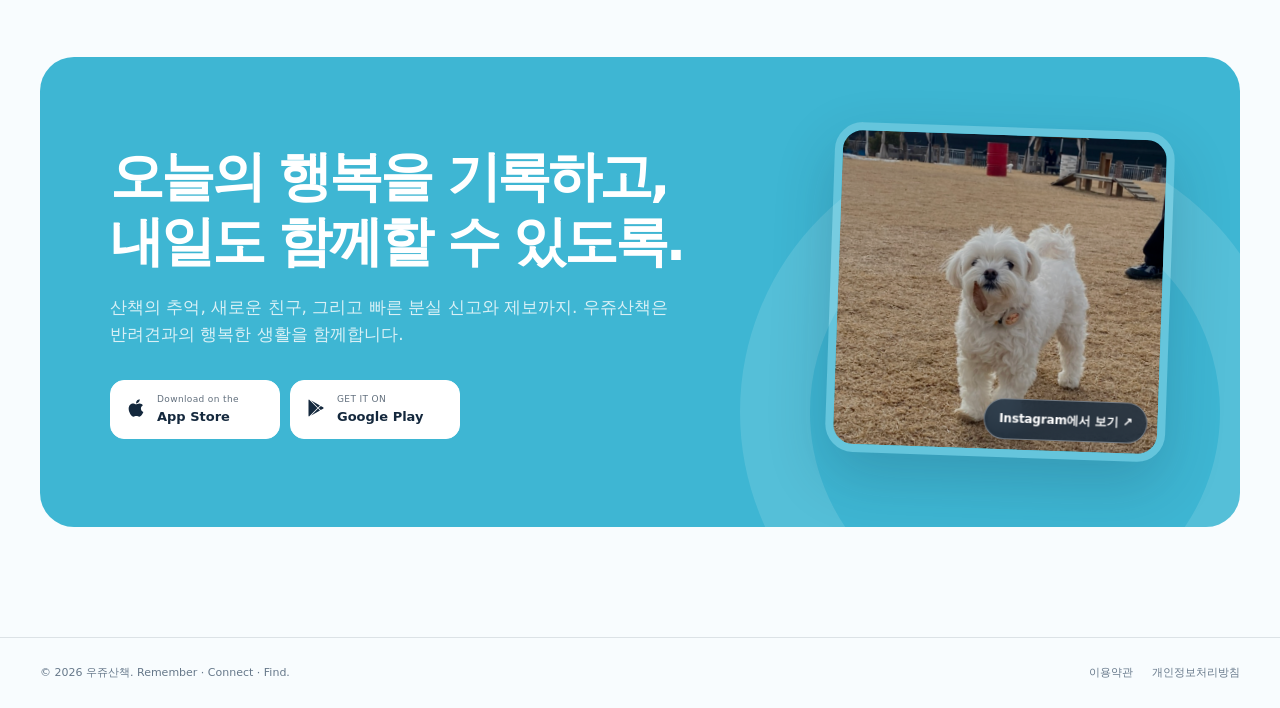
==== commit 4aa21e88: "fix: 다운로드 버튼 실제 스토어 링크로 연결, 구글 플레이 준비중 안내로 교체 - App Store 버튼: Apple 로고 + 실제 앱스토어 링크(id6802721913)로 연" ====
--- a/index.html
+++ b/index.html
@@ -46,9 +46,9 @@
   </style>
 </head>
 <body>
-  <nav class="nav" id="nav"><div class="wrap nav-in"><a class="brand" href="#top" aria-label="우쥬산책 홈"><span class="brand-mark"><img src="public/favicon.png" alt=""></span>우쥬산책</a><div class="nav-links"><a href="#lost">분실 신고·제보</a><a href="#memories">산책 기록</a><a href="#marking">반려견 친구</a></div><a class="nav-cta open-modal" href="#download">앱 시작하기</a><button class="menu" id="menu" aria-label="메뉴 열기" aria-expanded="false">☰</button></div></nav>
+  <nav class="nav" id="nav"><div class="wrap nav-in"><a class="brand" href="#top" aria-label="우쥬산책 홈"><span class="brand-mark"><img src="public/favicon.png" alt=""></span>우쥬산책</a><div class="nav-links"><a href="/lost">분실 목록</a></div><button class="menu" id="menu" aria-label="메뉴 열기" aria-expanded="false">☰</button></div></nav>
   <main id="top">
-    <header class="hero"><div class="wrap hero-grid"><div class="reveal"><span class="eyebrow">HAPPY TOGETHER · 우쥬산책</span><h1>함께라서 행복한 매일,<br><em>내일도 함께.</em></h1><p class="hero-copy">반려견과의 소중한 일상을 기록하고 친구를 만나요. 혹시 반려견을 잃어버렸다면, 빠르게 신고하고 제보를 한곳에서 받아보세요.</p><div class="hero-actions"><button class="store open-modal"><span class="store-icon">●</span><span><small>COMING SOON ON THE</small><b>App Store</b></span></button><button class="store light open-modal"><span class="store-icon">▶</span><span><small>COMING SOON ON</small><b>Google Play</b></span></button></div><div class="trust"><div class="avatars"><span class="avatar">🐕</span><span class="avatar">🐩</span><span class="avatar">🦮</span></div><span>일상을 나누고, 필요한 순간 함께 찾는 친구들</span></div></div><div class="phone-scene reveal"><div class="blob"></div><div class="phone main"><div class="notch"></div><div class="screen"><div class="status"><span>9:41</span><span>●</span></div><div class="hello"><small>8월 16일 일요일</small><h3>오늘은 누구를 만날까요?</h3></div><div class="alert"><span class="pulse"></span><div><b>보리와 같은 길을 지난 친구 3마리</b>성산동 · 오늘 아침 산책</div></div><div class="weather"><div class="dog-thumb">🐶</div><div><b>산책하기 좋은 날씨</b><span>맑음 · 오늘의 순간을 남겨보세요</span></div></div><div class="stats"><div><b>5</b><span>이번 주 산책</span></div><div><b>12.4</b><span>총 거리 km</span></div><div><b>7</b><span>스친 친구</span></div></div><button class="walk-btn">산책 시작</button><div class="recent"><span>최근 산책</span><div class="record"><div class="map-mini"></div><div><b>망원한강공원에서 만난 초코</b><small>어제 · 같은 길 1.2km</small></div></div><div class="record"><div class="map-mini"></div><div><b>성산동에서 만난 몽이</b><small>8월 12일 · 같은 길 800m</small></div></div></div></div></div><div class="float-card sighting"><span class="float-label">함께 찾기 · 화면 예시</span><b>새로운 목격 제보가 도착했어요</b><p>신고에 모인 제보를 한곳에서 확인해요</p><div class="mini-map"><i class="pin one"></i><i class="pin two"></i></div></div><div class="float-card bin"><span class="float-label">WALK MEMORY</span><b>오늘의 좋은 순간 3장</b><p>경로와 사진을 함께 기록했어요</p></div></div></div></header>
+    <header class="hero"><div class="wrap hero-grid"><div class="reveal"><span class="eyebrow">HAPPY TOGETHER · 우쥬산책</span><h1>함께라서 행복한 매일,<br><em>내일도 함께.</em></h1><p class="hero-copy">반려견과의 소중한 일상을 기록하고 친구를 만나요. 혹시 반려견을 잃어버렸다면, 빠르게 신고하고 제보를 한곳에서 받아보세요.</p><div class="hero-actions"><a class="store" href="https://apps.apple.com/app/id6802721913" target="_blank" rel="noopener noreferrer"><span class="store-icon"><svg viewBox="0 0 384 512" width="20" height="20" fill="currentColor"><path d="M318.7 268.7c-.2-36.7 16.4-64.4 50-84.8-18.8-26.9-47.2-41.7-84.7-44.6-35.5-2.8-74.3 20.7-88.5 20.7-15 0-49.4-19.7-76.4-19.7C63.3 141 4 184.8 4 273.5q0 39.3 14.4 81.2c12.8 36.7 59 126.7 107.2 125.2 25.2-.6 43-17.9 75.8-17.9 31.8 0 48.3 17.9 76.4 17.9 48.6-.7 90.4-82.5 102.6-119.3-65.2-30.7-61.7-90-61.7-91.9zm-56.6-164.2c27.3-32.4 24.8-61.9 24-72.5-24.1 1.4-52 16.4-67.9 34.9-17.5 19.8-27.8 44.3-25.6 71.9 26.1 2 49.9-11.4 69.5-34.3z"/></svg></span><span><small>Download on the</small><b>App Store</b></span></a><button class="store light open-modal"><span class="store-icon"><svg viewBox="0 0 24 24" width="20" height="20" fill="currentColor"><path d="M3.61 1.814L13.792 12 3.61 22.186a.996.996 0 0 1-.61-.92V2.734a1 1 0 0 1 .61-.92zm10.89 10.893l2.302 2.302L6.264 21.02l8.235-8.313zm3.199-3.198l2.807 1.626a1.001 1.001 0 0 1 0 1.73l-2.808 1.626L15.096 12l2.604-2.491zM6.264 2.98l10.437 6.019-2.302 2.302L6.264 2.98z"/></svg></span><span><small>GET IT ON</small><b>Google Play</b></span></button></div><div class="trust"><div class="avatars"><span class="avatar">🐕</span><span class="avatar">🐩</span><span class="avatar">🦮</span></div><span>일상을 나누고, 필요한 순간 함께 찾는 친구들</span></div></div><div class="phone-scene reveal"><div class="blob"></div><div class="phone main"><div class="notch"></div><div class="screen"><div class="status"><span>9:41</span><span>●</span></div><div class="hello"><small>8월 16일 일요일</small><h3>오늘은 누구를 만날까요?</h3></div><div class="alert"><span class="pulse"></span><div><b>보리와 같은 길을 지난 친구 3마리</b>성산동 · 오늘 아침 산책</div></div><div class="weather"><div class="dog-thumb">🐶</div><div><b>산책하기 좋은 날씨</b><span>맑음 · 오늘의 순간을 남겨보세요</span></div></div><div class="stats"><div><b>5</b><span>이번 주 산책</span></div><div><b>12.4</b><span>총 거리 km</span></div><div><b>7</b><span>스친 친구</span></div></div><button class="walk-btn">산책 시작</button><div class="recent"><span>최근 산책</span><div class="record"><div class="map-mini"></div><div><b>망원한강공원에서 만난 초코</b><small>어제 · 같은 길 1.2km</small></div></div><div class="record"><div class="map-mini"></div><div><b>성산동에서 만난 몽이</b><small>8월 12일 · 같은 길 800m</small></div></div></div></div></div><div class="float-card sighting"><span class="float-label">함께 찾기 · 화면 예시</span><b>새로운 목격 제보가 도착했어요</b><p>신고에 모인 제보를 한곳에서 확인해요</p><div class="mini-map"><i class="pin one"></i><i class="pin two"></i></div></div><div class="float-card bin"><span class="float-label">WALK MEMORY</span><b>오늘의 좋은 순간 3장</b><p>경로와 사진을 함께 기록했어요</p></div></div></div></header>
 
     <section class="impact"><div class="wrap impact-grid"><div class="impact-lead">함께하는 일상부터,<br>다시 만나는 순간까지.</div><div class="impact-item"><b>함께 찾기</b><span>빠른 신고와 제보를 한곳에</span></div><div class="impact-item"><b>추억 남기기</b><span>소중한 산책의 순간을 기록</span></div><div class="impact-item"><b>친구 만나기</b><span>동물등록번호 인증으로 연결</span></div></div></section>
 
@@ -60,20 +60,19 @@
 
     <section class="section" id="walk"><div class="wrap"><div class="section-head reveal"><div class="kicker">OUR EVERYDAY</div><div><h2>평소에는 추억을 쌓고,<br>필요할 때는 힘이 되어줘요.</h2><p class="section-lead">함께한 시간을 기록하고 친구가 되는 일. 그 일상의 연결이 반려견을 찾는 순간에도 이어집니다.</p></div></div><div class="story"><article class="story-card reveal" id="memories"><span class="story-num">01 · REMEMBER</span><h3>산책했던 좋은 순간들, 기억하고 있나요?</h3><p>시간과 거리, 걸어온 길과 사진을 함께 남겨보세요. 평범했던 오늘의 산책이 오래 꺼내보는 추억이 됩니다.</p><div class="story-visual story-photo"><img src="public/walk-record.png" alt="우쥬산책 산책 기록 달력 화면"></div></article><article class="story-card reveal" id="marking"><span class="story-num">02 · NETWORK</span><h3>등록번호 인증으로 시작하는 반려견 친구.</h3><p>동물등록번호 인증을 마친 반려견들과 친구가 되어보세요. 함께 일상을 나누며 우리 강아지의 세상을 넓혀가요.</p><div class="story-visual network-list"><div class="report-row"><span class="network-avatar">🐕</span><div class="network-info"><b>초코</b><span>오늘 아침에 만났어요</span></div></div><div class="report-row"><span class="network-avatar">🐩</span><div class="network-info"><b>두부</b><span>어제 만났어요</span></div></div><div class="report-row"><span class="network-avatar">🦮</span><div class="network-info"><b>몽이</b><span>3일 전에 만났어요</span></div></div></div></article><article class="story-card reveal"><span class="story-num">03 · HELP</span><h3>친구의 분실 소식에 함께 힘을 보태요.</h3><p>분실 신고를 확인했다면 주변을 살펴봐 주세요. 목격한 정보를 빠르게 제보하는 작은 행동이 소중한 재회에 도움이 됩니다.</p><div class="story-visual notice-visual"><div class="notice-bubble"><b>혹시 이 강아지를 보셨나요?</b>목격한 정보를 제보로 전해주세요</div></div></article></div></div></section>
 
-    <section class="download" id="download"><div class="wrap"><div class="download-card photo-layout reveal"><div class="download-copy"><h2>오늘의 행복을 기록하고,<br>내일도 함께할 수 있도록.</h2><p>산책의 추억, 새로운 친구, 그리고 빠른 분실 신고와 제보까지. 우쥬산책은 반려견과의 행복한 생활을 함께합니다.</p><button class="store open-modal"><span class="store-icon">●</span><span><small>우쥬산책</small><b>출시 알림 받기</b></span></button></div><a class="instagram-photo" href="https://www.instagram.com/oh_dangdang" target="_blank" rel="noopener noreferrer" aria-label="오당당 인스타그램 새 탭에서 보기"><img class="download-photo" src="public/walk-together.png" alt="잔디밭을 산책하는 흰 강아지"><span class="instagram-badge">Instagram에서 보기 ↗</span></a></div></div></section>
+    <section class="download" id="download"><div class="wrap"><div class="download-card photo-layout reveal"><div class="download-copy"><h2>오늘의 행복을 기록하고,<br>내일도 함께할 수 있도록.</h2><p>산책의 추억, 새로운 친구, 그리고 빠른 분실 신고와 제보까지. 우쥬산책은 반려견과의 행복한 생활을 함께합니다.</p><div class="hero-actions"><a class="store" href="https://apps.apple.com/app/id6802721913" target="_blank" rel="noopener noreferrer"><span class="store-icon"><svg viewBox="0 0 384 512" width="20" height="20" fill="currentColor"><path d="M318.7 268.7c-.2-36.7 16.4-64.4 50-84.8-18.8-26.9-47.2-41.7-84.7-44.6-35.5-2.8-74.3 20.7-88.5 20.7-15 0-49.4-19.7-76.4-19.7C63.3 141 4 184.8 4 273.5q0 39.3 14.4 81.2c12.8 36.7 59 126.7 107.2 125.2 25.2-.6 43-17.9 75.8-17.9 31.8 0 48.3 17.9 76.4 17.9 48.6-.7 90.4-82.5 102.6-119.3-65.2-30.7-61.7-90-61.7-91.9zm-56.6-164.2c27.3-32.4 24.8-61.9 24-72.5-24.1 1.4-52 16.4-67.9 34.9-17.5 19.8-27.8 44.3-25.6 71.9 26.1 2 49.9-11.4 69.5-34.3z"/></svg></span><span><small>Download on the</small><b>App Store</b></span></a><button class="store open-modal"><span class="store-icon"><svg viewBox="0 0 24 24" width="20" height="20" fill="currentColor"><path d="M3.61 1.814L13.792 12 3.61 22.186a.996.996 0 0 1-.61-.92V2.734a1 1 0 0 1 .61-.92zm10.89 10.893l2.302 2.302L6.264 21.02l8.235-8.313zm3.199-3.198l2.807 1.626a1.001 1.001 0 0 1 0 1.73l-2.808 1.626L15.096 12l2.604-2.491zM6.264 2.98l10.437 6.019-2.302 2.302L6.264 2.98z"/></svg></span><span><small>GET IT ON</small><b>Google Play</b></span></button></div></div><a class="instagram-photo" href="https://www.instagram.com/oh_dangdang" target="_blank" rel="noopener noreferrer" aria-label="오당당 인스타그램 새 탭에서 보기"><img class="download-photo" src="public/walk-together.png" alt="잔디밭을 산책하는 흰 강아지"><span class="instagram-badge">Instagram에서 보기 ↗</span></a></div></div></section>
   </main>
   <footer><div class="wrap footer-in"><span>© 2026 우쥬산책. Remember · Connect · Find.</span><div class="footer-links"><a href="terms.html">이용약관</a><a href="privacy.html">개인정보처리방침</a></div></div></footer>
 
-  <div class="modal" id="modal" role="dialog" aria-modal="true" aria-labelledby="modal-title"><div class="modal-card"><button class="modal-close" id="close" aria-label="닫기">×</button><div id="form-area"><span class="eyebrow">EARLY ACCESS</span><h2 id="modal-title">출시 소식을 알려드릴게요.</h2><p>이메일을 남겨주시면 우쥬산책이 준비되는 대로 가장 먼저 알려드립니다.</p><form class="wait-form" id="wait-form"><label for="email">이메일</label><input id="email" name="email" type="email" placeholder="hello@example.com" autocomplete="email" required><button type="submit">출시 알림 신청</button><p class="form-note">현재는 데모 페이지로 입력한 정보가 서버에 전송되지는 않습니다.</p></form></div><div class="success" id="success"><div class="check">✓</div><h3>관심 가져주셔서 고마워요.</h3><p>데모 페이지라 실제 신청은 저장되지 않습니다.</p><button id="success-close">확인</button></div></div></div>
+  <div class="modal" id="modal" role="dialog" aria-modal="true" aria-labelledby="modal-title"><div class="modal-card"><button class="modal-close" id="close" aria-label="닫기">×</button><span class="eyebrow">GOOGLE PLAY</span><h2 id="modal-title">구글 플레이는 준비 중이에요</h2><p>구글 플레이는 준비중입니다. 곧 뵐 수 있도록 노력할게요!</p></div></div>
   <script>
-    const nav=document.getElementById('nav'),menu=document.getElementById('menu'),modal=document.getElementById('modal'),close=document.getElementById('close'),form=document.getElementById('wait-form'),formArea=document.getElementById('form-area'),success=document.getElementById('success');
+    const nav=document.getElementById('nav'),menu=document.getElementById('menu'),modal=document.getElementById('modal'),close=document.getElementById('close');
     addEventListener('scroll',()=>nav.classList.toggle('scrolled',scrollY>20),{passive:true});
     menu.addEventListener('click',()=>{const open=nav.classList.toggle('open');menu.setAttribute('aria-expanded',open);menu.textContent=open?'×':'☰'});
     document.querySelectorAll('.nav-links a').forEach(a=>a.addEventListener('click',()=>{nav.classList.remove('open');menu.setAttribute('aria-expanded','false');menu.textContent='☰'}));
-    const showModal=()=>{modal.classList.add('open');document.body.classList.add('locked');formArea.style.display='block';success.style.display='none';setTimeout(()=>document.getElementById('email').focus(),50)};
+    const showModal=()=>{modal.classList.add('open');document.body.classList.add('locked')};
     const hideModal=()=>{modal.classList.remove('open');document.body.classList.remove('locked')};
-    document.querySelectorAll('.open-modal').forEach(b=>b.addEventListener('click',e=>{e.preventDefault();showModal()}));close.addEventListener('click',hideModal);document.getElementById('success-close').addEventListener('click',hideModal);modal.addEventListener('click',e=>{if(e.target===modal)hideModal()});addEventListener('keydown',e=>{if(e.key==='Escape')hideModal()});
-    form.addEventListener('submit',e=>{e.preventDefault();formArea.style.display='none';success.style.display='block'});
+    document.querySelectorAll('.open-modal').forEach(b=>b.addEventListener('click',e=>{e.preventDefault();showModal()}));close.addEventListener('click',hideModal);modal.addEventListener('click',e=>{if(e.target===modal)hideModal()});addEventListener('keydown',e=>{if(e.key==='Escape')hideModal()});
     const observer=new IntersectionObserver(entries=>entries.forEach(entry=>{if(entry.isIntersecting){entry.target.classList.add('visible');observer.unobserve(entry.target)}}),{threshold:.12});document.querySelectorAll('.reveal').forEach(el=>observer.observe(el));
   </script>
 </body>
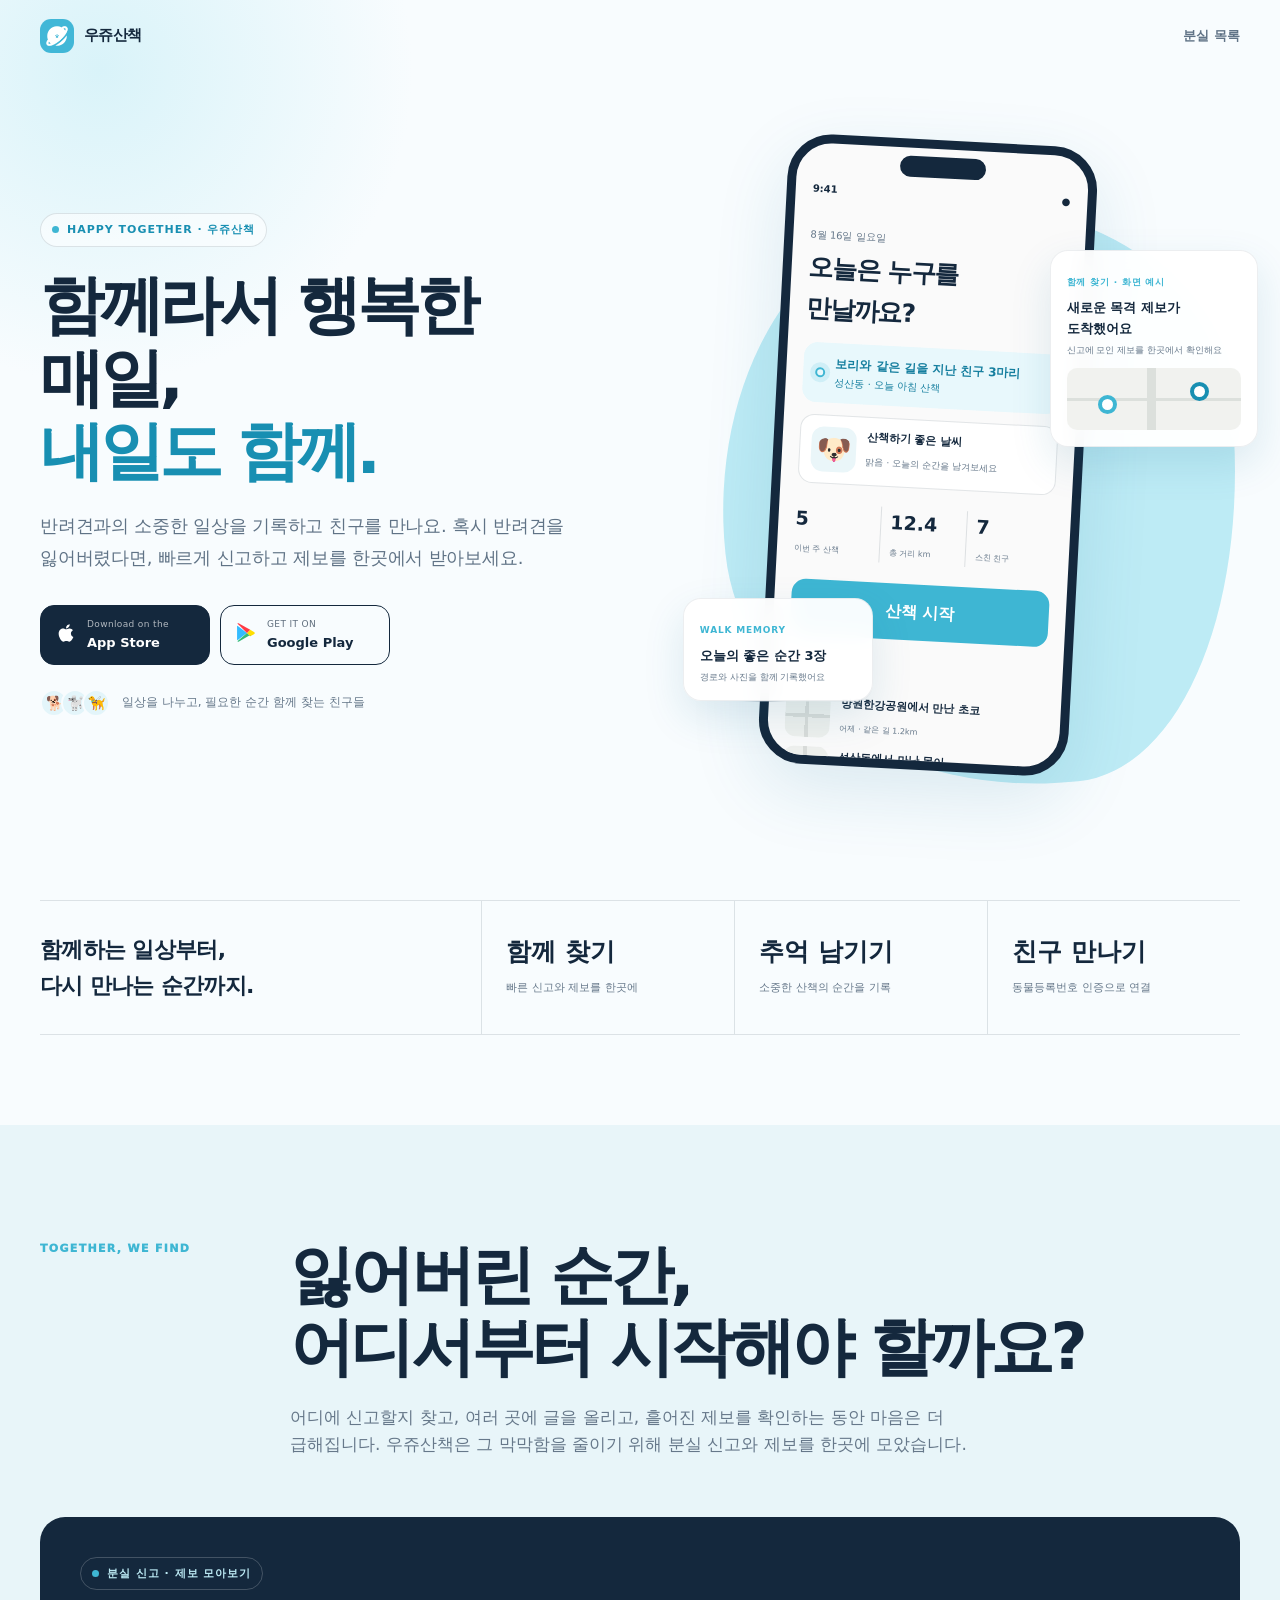
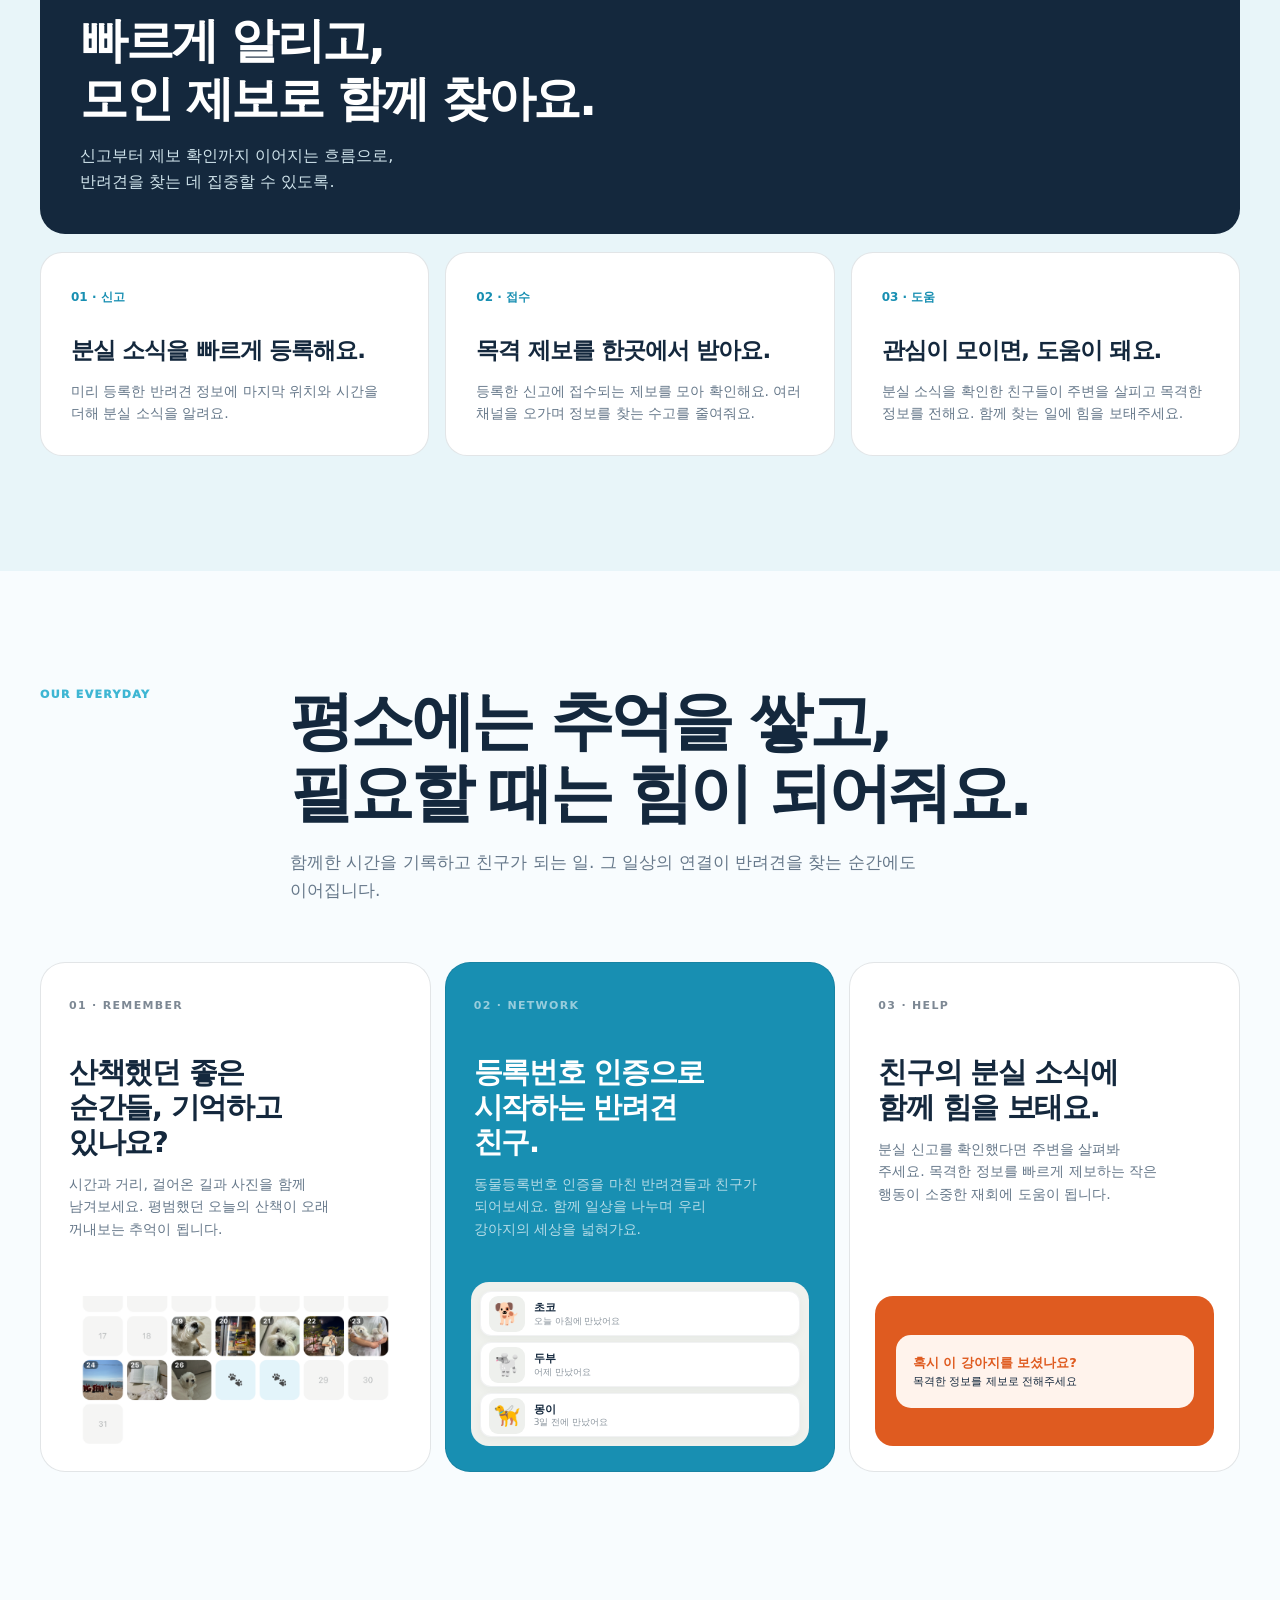
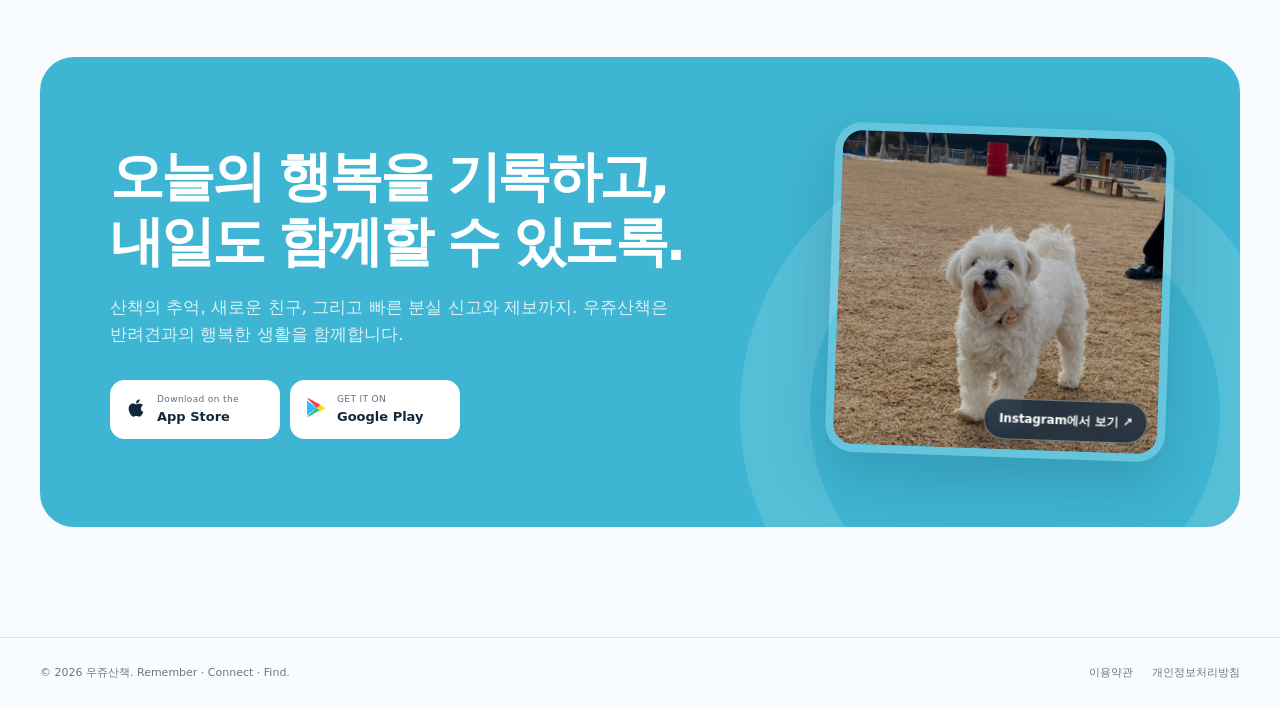
==== commit 937be050: "fix: 구글 플레이 버튼 아이콘을 단색에서 공식 4색 트라이앵글로 교체 단색 아이콘이 화살표처럼 보여서 브랜드 인식이 안 됐다.  Co-Authored-By: Claude Son" ====
--- a/index.html
+++ b/index.html
@@ -48,7 +48,7 @@
 <body>
   <nav class="nav" id="nav"><div class="wrap nav-in"><a class="brand" href="#top" aria-label="우쥬산책 홈"><span class="brand-mark"><img src="public/favicon.png" alt=""></span>우쥬산책</a><div class="nav-links"><a href="/lost">분실 목록</a></div><button class="menu" id="menu" aria-label="메뉴 열기" aria-expanded="false">☰</button></div></nav>
   <main id="top">
-    <header class="hero"><div class="wrap hero-grid"><div class="reveal"><span class="eyebrow">HAPPY TOGETHER · 우쥬산책</span><h1>함께라서 행복한 매일,<br><em>내일도 함께.</em></h1><p class="hero-copy">반려견과의 소중한 일상을 기록하고 친구를 만나요. 혹시 반려견을 잃어버렸다면, 빠르게 신고하고 제보를 한곳에서 받아보세요.</p><div class="hero-actions"><a class="store" href="https://apps.apple.com/app/id6802721913" target="_blank" rel="noopener noreferrer"><span class="store-icon"><svg viewBox="0 0 384 512" width="20" height="20" fill="currentColor"><path d="M318.7 268.7c-.2-36.7 16.4-64.4 50-84.8-18.8-26.9-47.2-41.7-84.7-44.6-35.5-2.8-74.3 20.7-88.5 20.7-15 0-49.4-19.7-76.4-19.7C63.3 141 4 184.8 4 273.5q0 39.3 14.4 81.2c12.8 36.7 59 126.7 107.2 125.2 25.2-.6 43-17.9 75.8-17.9 31.8 0 48.3 17.9 76.4 17.9 48.6-.7 90.4-82.5 102.6-119.3-65.2-30.7-61.7-90-61.7-91.9zm-56.6-164.2c27.3-32.4 24.8-61.9 24-72.5-24.1 1.4-52 16.4-67.9 34.9-17.5 19.8-27.8 44.3-25.6 71.9 26.1 2 49.9-11.4 69.5-34.3z"/></svg></span><span><small>Download on the</small><b>App Store</b></span></a><button class="store light open-modal"><span class="store-icon"><svg viewBox="0 0 24 24" width="20" height="20" fill="currentColor"><path d="M3.61 1.814L13.792 12 3.61 22.186a.996.996 0 0 1-.61-.92V2.734a1 1 0 0 1 .61-.92zm10.89 10.893l2.302 2.302L6.264 21.02l8.235-8.313zm3.199-3.198l2.807 1.626a1.001 1.001 0 0 1 0 1.73l-2.808 1.626L15.096 12l2.604-2.491zM6.264 2.98l10.437 6.019-2.302 2.302L6.264 2.98z"/></svg></span><span><small>GET IT ON</small><b>Google Play</b></span></button></div><div class="trust"><div class="avatars"><span class="avatar">🐕</span><span class="avatar">🐩</span><span class="avatar">🦮</span></div><span>일상을 나누고, 필요한 순간 함께 찾는 친구들</span></div></div><div class="phone-scene reveal"><div class="blob"></div><div class="phone main"><div class="notch"></div><div class="screen"><div class="status"><span>9:41</span><span>●</span></div><div class="hello"><small>8월 16일 일요일</small><h3>오늘은 누구를 만날까요?</h3></div><div class="alert"><span class="pulse"></span><div><b>보리와 같은 길을 지난 친구 3마리</b>성산동 · 오늘 아침 산책</div></div><div class="weather"><div class="dog-thumb">🐶</div><div><b>산책하기 좋은 날씨</b><span>맑음 · 오늘의 순간을 남겨보세요</span></div></div><div class="stats"><div><b>5</b><span>이번 주 산책</span></div><div><b>12.4</b><span>총 거리 km</span></div><div><b>7</b><span>스친 친구</span></div></div><button class="walk-btn">산책 시작</button><div class="recent"><span>최근 산책</span><div class="record"><div class="map-mini"></div><div><b>망원한강공원에서 만난 초코</b><small>어제 · 같은 길 1.2km</small></div></div><div class="record"><div class="map-mini"></div><div><b>성산동에서 만난 몽이</b><small>8월 12일 · 같은 길 800m</small></div></div></div></div></div><div class="float-card sighting"><span class="float-label">함께 찾기 · 화면 예시</span><b>새로운 목격 제보가 도착했어요</b><p>신고에 모인 제보를 한곳에서 확인해요</p><div class="mini-map"><i class="pin one"></i><i class="pin two"></i></div></div><div class="float-card bin"><span class="float-label">WALK MEMORY</span><b>오늘의 좋은 순간 3장</b><p>경로와 사진을 함께 기록했어요</p></div></div></div></header>
+    <header class="hero"><div class="wrap hero-grid"><div class="reveal"><span class="eyebrow">HAPPY TOGETHER · 우쥬산책</span><h1>함께라서 행복한 매일,<br><em>내일도 함께.</em></h1><p class="hero-copy">반려견과의 소중한 일상을 기록하고 친구를 만나요. 혹시 반려견을 잃어버렸다면, 빠르게 신고하고 제보를 한곳에서 받아보세요.</p><div class="hero-actions"><a class="store" href="https://apps.apple.com/app/id6802721913" target="_blank" rel="noopener noreferrer"><span class="store-icon"><svg viewBox="0 0 384 512" width="20" height="20" fill="currentColor"><path d="M318.7 268.7c-.2-36.7 16.4-64.4 50-84.8-18.8-26.9-47.2-41.7-84.7-44.6-35.5-2.8-74.3 20.7-88.5 20.7-15 0-49.4-19.7-76.4-19.7C63.3 141 4 184.8 4 273.5q0 39.3 14.4 81.2c12.8 36.7 59 126.7 107.2 125.2 25.2-.6 43-17.9 75.8-17.9 31.8 0 48.3 17.9 76.4 17.9 48.6-.7 90.4-82.5 102.6-119.3-65.2-30.7-61.7-90-61.7-91.9zm-56.6-164.2c27.3-32.4 24.8-61.9 24-72.5-24.1 1.4-52 16.4-67.9 34.9-17.5 19.8-27.8 44.3-25.6 71.9 26.1 2 49.9-11.4 69.5-34.3z"/></svg></span><span><small>Download on the</small><b>App Store</b></span></a><button class="store light open-modal"><span class="store-icon"><svg viewBox="0 0 512 512" width="20" height="20"><path fill="#32bbff" d="M35.72 442.57c-5.63-6.3-9-14.53-9-24.85V94.28c0-10.32 3.37-18.55 9-24.85l1.6-1.44L280.5 256v2.05L37.32 444.01l-1.6-1.44z"/><path fill="#ffde00" d="M362.09 337.6l-81.59-81.6v-2.05l81.59-81.6 1.83 1.04 96.65 54.91c27.6 15.68 27.6 41.36 0 57.05l-96.65 54.9-1.83 1.35z"/><path fill="#32bb78" d="M363.92 336.25L280.5 256 35.72 469.57c9.02 9.55 23.91 10.73 40.7 1.14l287.5-165.46z"/><path fill="#ff3a44" d="M363.92 175.75L76.42 10.29C59.63.7 44.74 1.89 35.72 11.44L280.5 256z"/></svg></span><span><small>GET IT ON</small><b>Google Play</b></span></button></div><div class="trust"><div class="avatars"><span class="avatar">🐕</span><span class="avatar">🐩</span><span class="avatar">🦮</span></div><span>일상을 나누고, 필요한 순간 함께 찾는 친구들</span></div></div><div class="phone-scene reveal"><div class="blob"></div><div class="phone main"><div class="notch"></div><div class="screen"><div class="status"><span>9:41</span><span>●</span></div><div class="hello"><small>8월 16일 일요일</small><h3>오늘은 누구를 만날까요?</h3></div><div class="alert"><span class="pulse"></span><div><b>보리와 같은 길을 지난 친구 3마리</b>성산동 · 오늘 아침 산책</div></div><div class="weather"><div class="dog-thumb">🐶</div><div><b>산책하기 좋은 날씨</b><span>맑음 · 오늘의 순간을 남겨보세요</span></div></div><div class="stats"><div><b>5</b><span>이번 주 산책</span></div><div><b>12.4</b><span>총 거리 km</span></div><div><b>7</b><span>스친 친구</span></div></div><button class="walk-btn">산책 시작</button><div class="recent"><span>최근 산책</span><div class="record"><div class="map-mini"></div><div><b>망원한강공원에서 만난 초코</b><small>어제 · 같은 길 1.2km</small></div></div><div class="record"><div class="map-mini"></div><div><b>성산동에서 만난 몽이</b><small>8월 12일 · 같은 길 800m</small></div></div></div></div></div><div class="float-card sighting"><span class="float-label">함께 찾기 · 화면 예시</span><b>새로운 목격 제보가 도착했어요</b><p>신고에 모인 제보를 한곳에서 확인해요</p><div class="mini-map"><i class="pin one"></i><i class="pin two"></i></div></div><div class="float-card bin"><span class="float-label">WALK MEMORY</span><b>오늘의 좋은 순간 3장</b><p>경로와 사진을 함께 기록했어요</p></div></div></div></header>
 
     <section class="impact"><div class="wrap impact-grid"><div class="impact-lead">함께하는 일상부터,<br>다시 만나는 순간까지.</div><div class="impact-item"><b>함께 찾기</b><span>빠른 신고와 제보를 한곳에</span></div><div class="impact-item"><b>추억 남기기</b><span>소중한 산책의 순간을 기록</span></div><div class="impact-item"><b>친구 만나기</b><span>동물등록번호 인증으로 연결</span></div></div></section>
 
@@ -60,7 +60,7 @@
 
     <section class="section" id="walk"><div class="wrap"><div class="section-head reveal"><div class="kicker">OUR EVERYDAY</div><div><h2>평소에는 추억을 쌓고,<br>필요할 때는 힘이 되어줘요.</h2><p class="section-lead">함께한 시간을 기록하고 친구가 되는 일. 그 일상의 연결이 반려견을 찾는 순간에도 이어집니다.</p></div></div><div class="story"><article class="story-card reveal" id="memories"><span class="story-num">01 · REMEMBER</span><h3>산책했던 좋은 순간들, 기억하고 있나요?</h3><p>시간과 거리, 걸어온 길과 사진을 함께 남겨보세요. 평범했던 오늘의 산책이 오래 꺼내보는 추억이 됩니다.</p><div class="story-visual story-photo"><img src="public/walk-record.png" alt="우쥬산책 산책 기록 달력 화면"></div></article><article class="story-card reveal" id="marking"><span class="story-num">02 · NETWORK</span><h3>등록번호 인증으로 시작하는 반려견 친구.</h3><p>동물등록번호 인증을 마친 반려견들과 친구가 되어보세요. 함께 일상을 나누며 우리 강아지의 세상을 넓혀가요.</p><div class="story-visual network-list"><div class="report-row"><span class="network-avatar">🐕</span><div class="network-info"><b>초코</b><span>오늘 아침에 만났어요</span></div></div><div class="report-row"><span class="network-avatar">🐩</span><div class="network-info"><b>두부</b><span>어제 만났어요</span></div></div><div class="report-row"><span class="network-avatar">🦮</span><div class="network-info"><b>몽이</b><span>3일 전에 만났어요</span></div></div></div></article><article class="story-card reveal"><span class="story-num">03 · HELP</span><h3>친구의 분실 소식에 함께 힘을 보태요.</h3><p>분실 신고를 확인했다면 주변을 살펴봐 주세요. 목격한 정보를 빠르게 제보하는 작은 행동이 소중한 재회에 도움이 됩니다.</p><div class="story-visual notice-visual"><div class="notice-bubble"><b>혹시 이 강아지를 보셨나요?</b>목격한 정보를 제보로 전해주세요</div></div></article></div></div></section>
 
-    <section class="download" id="download"><div class="wrap"><div class="download-card photo-layout reveal"><div class="download-copy"><h2>오늘의 행복을 기록하고,<br>내일도 함께할 수 있도록.</h2><p>산책의 추억, 새로운 친구, 그리고 빠른 분실 신고와 제보까지. 우쥬산책은 반려견과의 행복한 생활을 함께합니다.</p><div class="hero-actions"><a class="store" href="https://apps.apple.com/app/id6802721913" target="_blank" rel="noopener noreferrer"><span class="store-icon"><svg viewBox="0 0 384 512" width="20" height="20" fill="currentColor"><path d="M318.7 268.7c-.2-36.7 16.4-64.4 50-84.8-18.8-26.9-47.2-41.7-84.7-44.6-35.5-2.8-74.3 20.7-88.5 20.7-15 0-49.4-19.7-76.4-19.7C63.3 141 4 184.8 4 273.5q0 39.3 14.4 81.2c12.8 36.7 59 126.7 107.2 125.2 25.2-.6 43-17.9 75.8-17.9 31.8 0 48.3 17.9 76.4 17.9 48.6-.7 90.4-82.5 102.6-119.3-65.2-30.7-61.7-90-61.7-91.9zm-56.6-164.2c27.3-32.4 24.8-61.9 24-72.5-24.1 1.4-52 16.4-67.9 34.9-17.5 19.8-27.8 44.3-25.6 71.9 26.1 2 49.9-11.4 69.5-34.3z"/></svg></span><span><small>Download on the</small><b>App Store</b></span></a><button class="store open-modal"><span class="store-icon"><svg viewBox="0 0 24 24" width="20" height="20" fill="currentColor"><path d="M3.61 1.814L13.792 12 3.61 22.186a.996.996 0 0 1-.61-.92V2.734a1 1 0 0 1 .61-.92zm10.89 10.893l2.302 2.302L6.264 21.02l8.235-8.313zm3.199-3.198l2.807 1.626a1.001 1.001 0 0 1 0 1.73l-2.808 1.626L15.096 12l2.604-2.491zM6.264 2.98l10.437 6.019-2.302 2.302L6.264 2.98z"/></svg></span><span><small>GET IT ON</small><b>Google Play</b></span></button></div></div><a class="instagram-photo" href="https://www.instagram.com/oh_dangdang" target="_blank" rel="noopener noreferrer" aria-label="오당당 인스타그램 새 탭에서 보기"><img class="download-photo" src="public/walk-together.png" alt="잔디밭을 산책하는 흰 강아지"><span class="instagram-badge">Instagram에서 보기 ↗</span></a></div></div></section>
+    <section class="download" id="download"><div class="wrap"><div class="download-card photo-layout reveal"><div class="download-copy"><h2>오늘의 행복을 기록하고,<br>내일도 함께할 수 있도록.</h2><p>산책의 추억, 새로운 친구, 그리고 빠른 분실 신고와 제보까지. 우쥬산책은 반려견과의 행복한 생활을 함께합니다.</p><div class="hero-actions"><a class="store" href="https://apps.apple.com/app/id6802721913" target="_blank" rel="noopener noreferrer"><span class="store-icon"><svg viewBox="0 0 384 512" width="20" height="20" fill="currentColor"><path d="M318.7 268.7c-.2-36.7 16.4-64.4 50-84.8-18.8-26.9-47.2-41.7-84.7-44.6-35.5-2.8-74.3 20.7-88.5 20.7-15 0-49.4-19.7-76.4-19.7C63.3 141 4 184.8 4 273.5q0 39.3 14.4 81.2c12.8 36.7 59 126.7 107.2 125.2 25.2-.6 43-17.9 75.8-17.9 31.8 0 48.3 17.9 76.4 17.9 48.6-.7 90.4-82.5 102.6-119.3-65.2-30.7-61.7-90-61.7-91.9zm-56.6-164.2c27.3-32.4 24.8-61.9 24-72.5-24.1 1.4-52 16.4-67.9 34.9-17.5 19.8-27.8 44.3-25.6 71.9 26.1 2 49.9-11.4 69.5-34.3z"/></svg></span><span><small>Download on the</small><b>App Store</b></span></a><button class="store open-modal"><span class="store-icon"><svg viewBox="0 0 512 512" width="20" height="20"><path fill="#32bbff" d="M35.72 442.57c-5.63-6.3-9-14.53-9-24.85V94.28c0-10.32 3.37-18.55 9-24.85l1.6-1.44L280.5 256v2.05L37.32 444.01l-1.6-1.44z"/><path fill="#ffde00" d="M362.09 337.6l-81.59-81.6v-2.05l81.59-81.6 1.83 1.04 96.65 54.91c27.6 15.68 27.6 41.36 0 57.05l-96.65 54.9-1.83 1.35z"/><path fill="#32bb78" d="M363.92 336.25L280.5 256 35.72 469.57c9.02 9.55 23.91 10.73 40.7 1.14l287.5-165.46z"/><path fill="#ff3a44" d="M363.92 175.75L76.42 10.29C59.63.7 44.74 1.89 35.72 11.44L280.5 256z"/></svg></span><span><small>GET IT ON</small><b>Google Play</b></span></button></div></div><a class="instagram-photo" href="https://www.instagram.com/oh_dangdang" target="_blank" rel="noopener noreferrer" aria-label="오당당 인스타그램 새 탭에서 보기"><img class="download-photo" src="public/walk-together.png" alt="잔디밭을 산책하는 흰 강아지"><span class="instagram-badge">Instagram에서 보기 ↗</span></a></div></div></section>
   </main>
   <footer><div class="wrap footer-in"><span>© 2026 우쥬산책. Remember · Connect · Find.</span><div class="footer-links"><a href="terms.html">이용약관</a><a href="privacy.html">개인정보처리방침</a></div></div></footer>
 
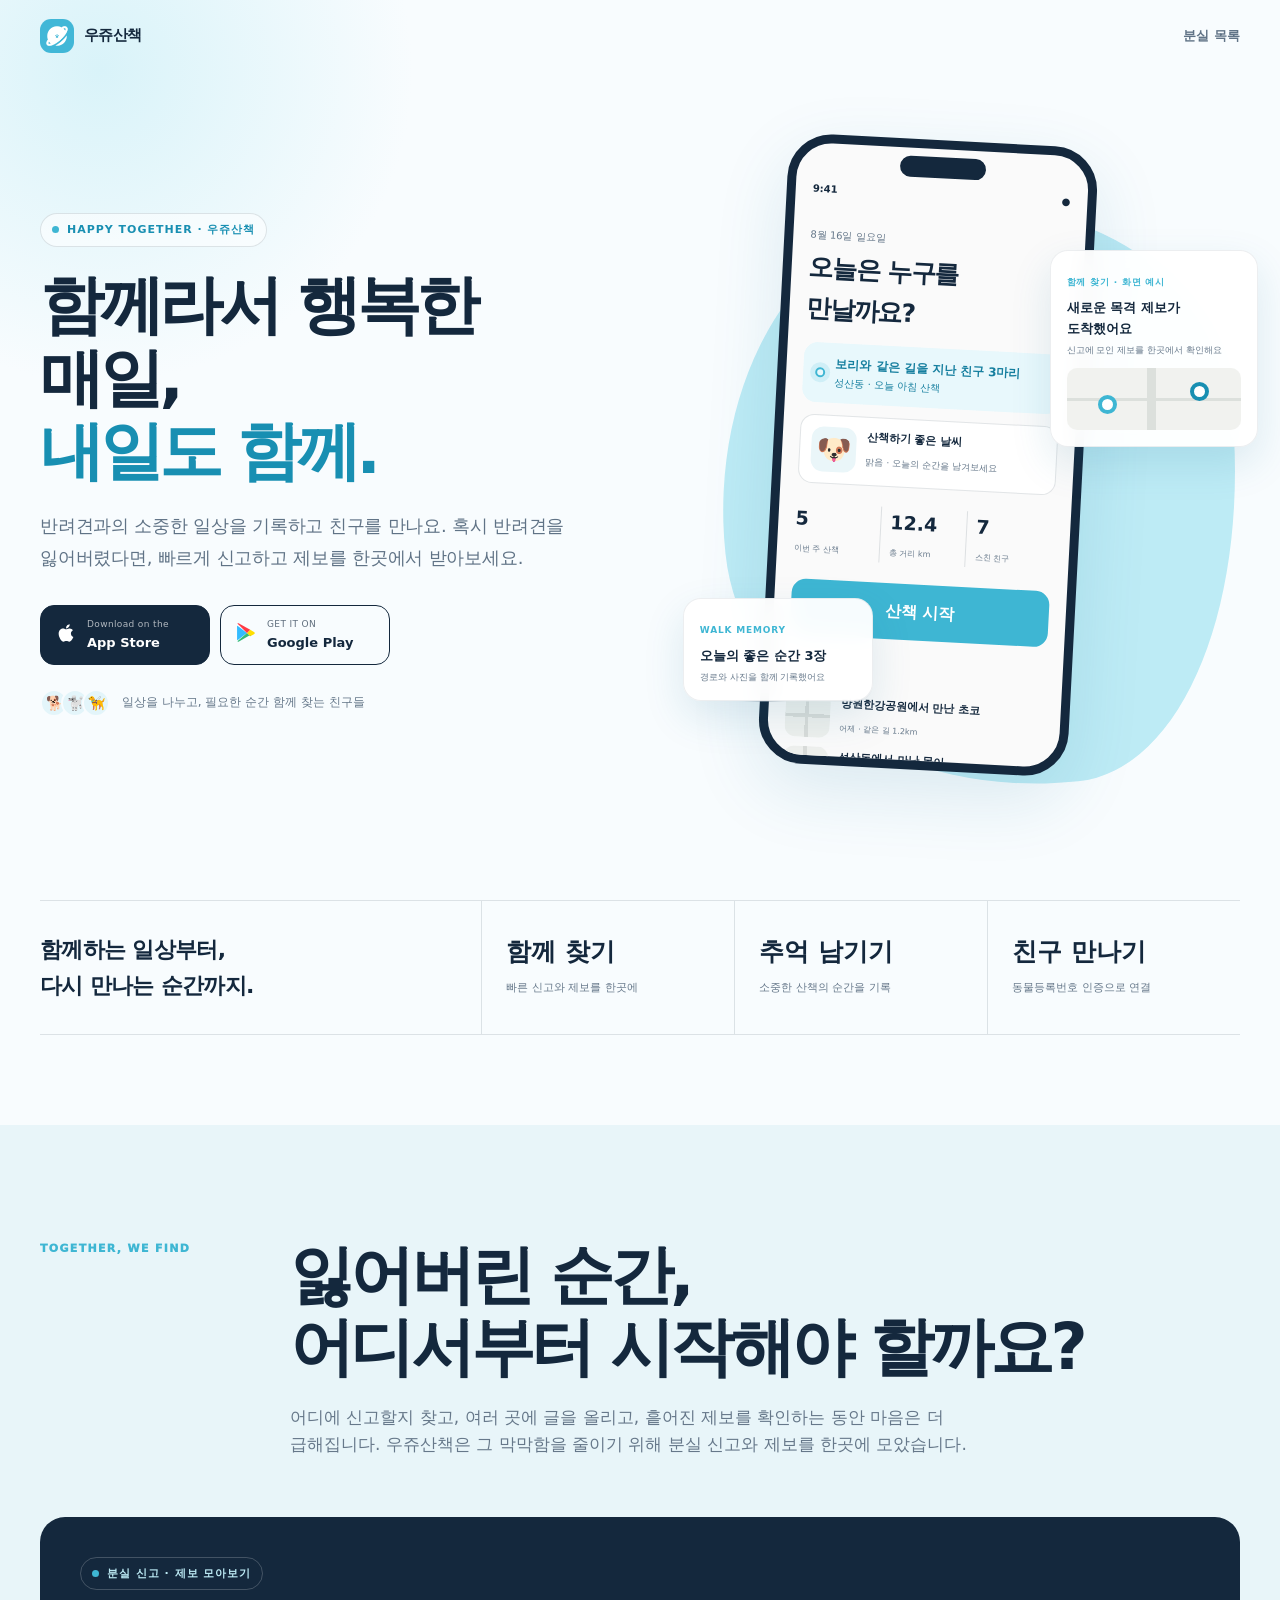
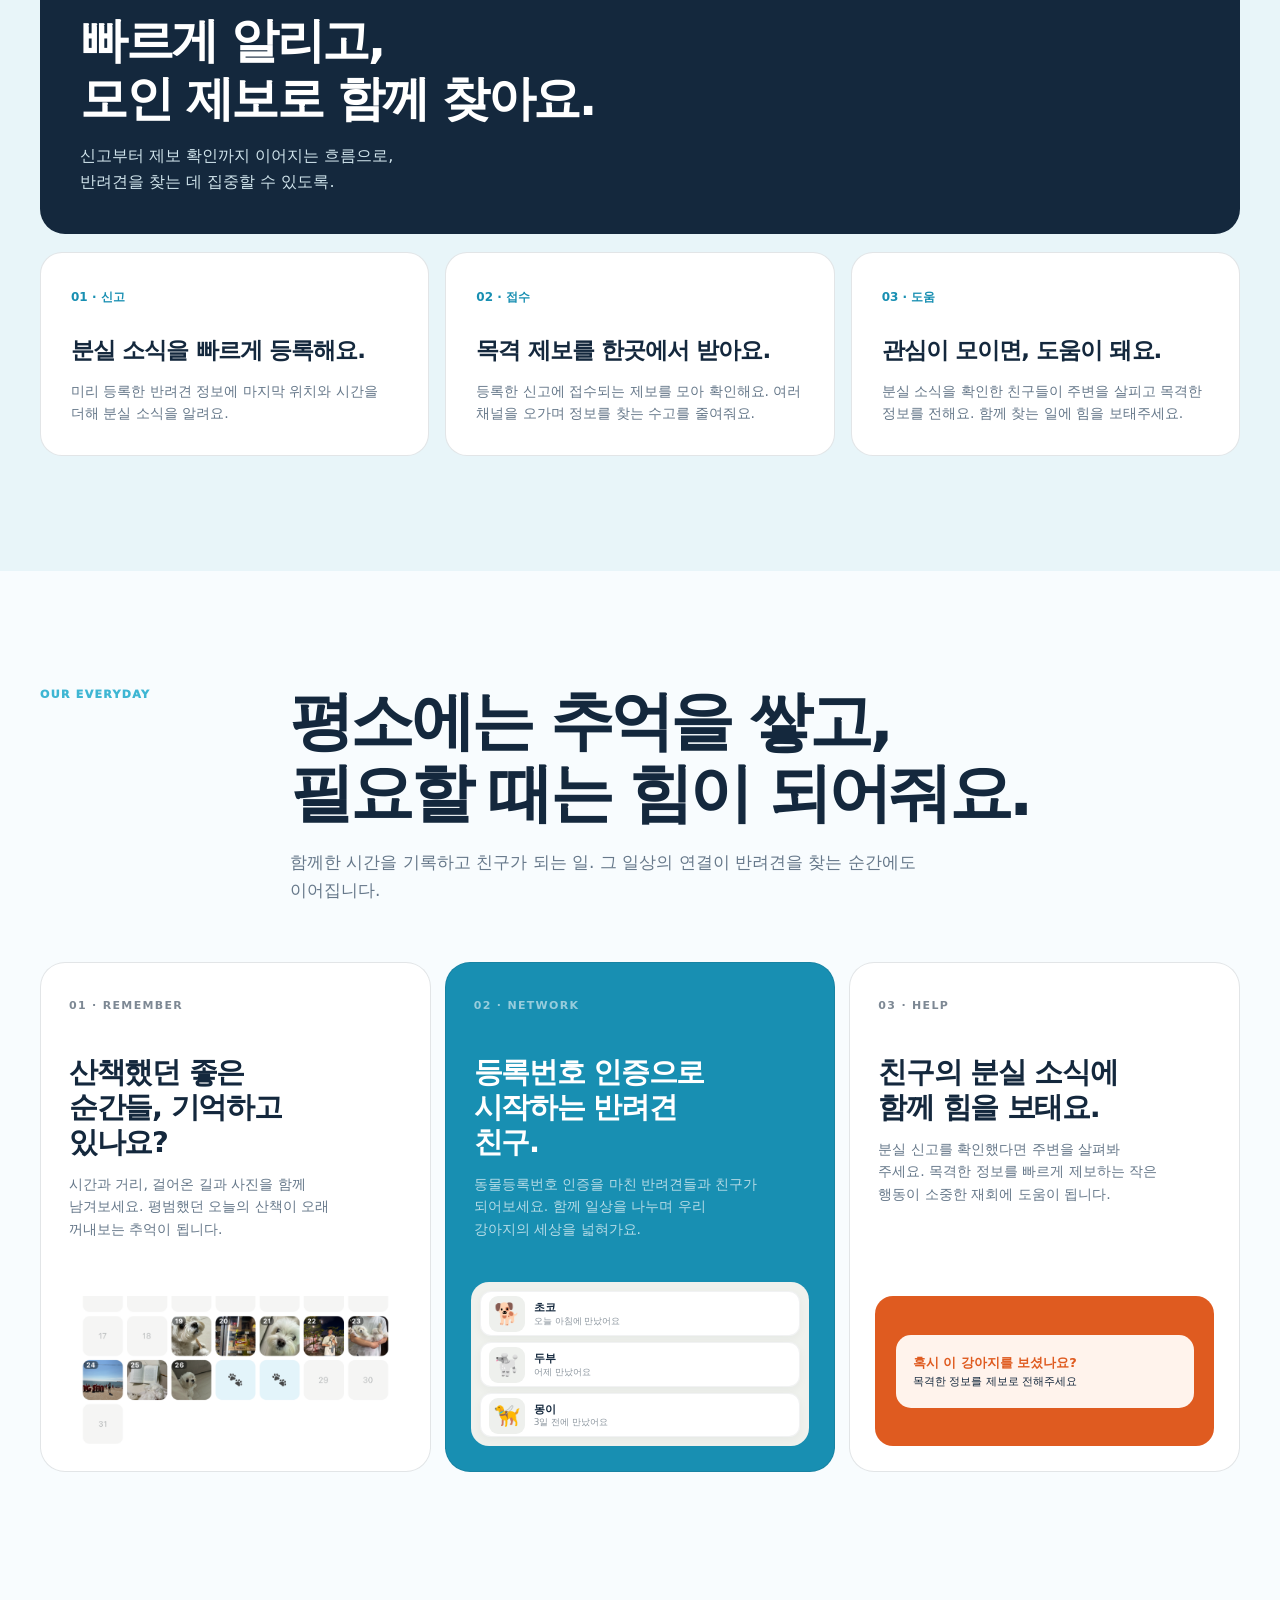
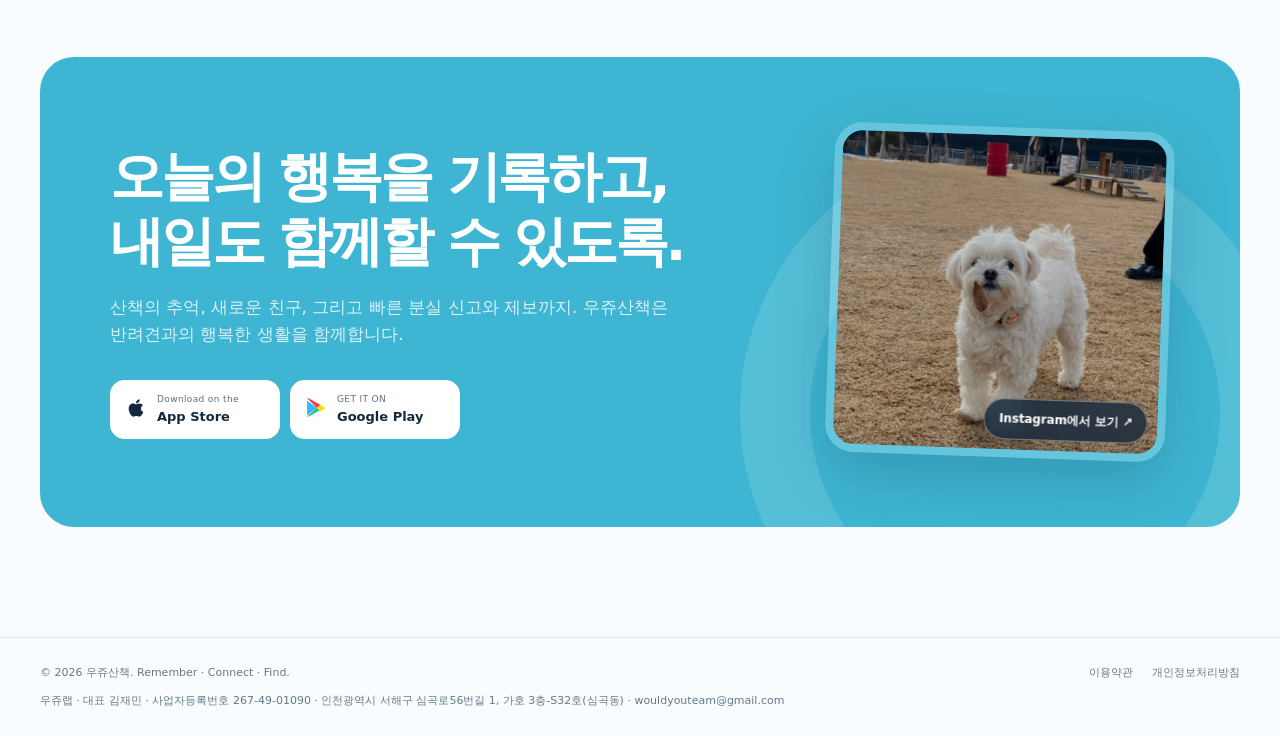
==== commit 41c2d009: "feat: 전 페이지 푸터에 사업자정보 표시 상호(우쥬랩)·대표자·사업자등록번호·사업장 주소를 홈/이용약관/개인 정보처리방침/분실 목록 페이지 푸터에 공통으로 추가.  Co-Aut" ====
--- a/index.html
+++ b/index.html
@@ -19,7 +19,7 @@
   <title>우쥬산책 — 행복한 일상부터, 다시 만나는 순간까지</title>
   <style>
     :root{--ink:#14283d;--muted:#66788a;--paper:#f8fcfe;--card:#ffffff;--green:#188fb2;--green2:#e3f5fa;--lime:#bdebf5;--orange:#3eb6d3;--orange2:#e8f8fc;--blue:#3eb6d3;--line:rgba(20,40,61,.12);--max:1200px;--shadow:0 24px 70px rgba(22,111,145,.13)}
-    *{box-sizing:border-box}html{scroll-behavior:smooth;scroll-padding-top:84px}body{margin:0;color:var(--ink);background:var(--paper);font-family:Pretendard,"Noto Sans KR","Apple SD Gothic Neo",system-ui,sans-serif;line-height:1.62;word-break:keep-all}body.locked{overflow:hidden}a{color:inherit;text-decoration:none}button,input{font:inherit}.wrap{width:min(calc(100% - 40px),var(--max));margin:auto}.nav{position:fixed;z-index:30;inset:0 0 auto;height:72px;border-bottom:1px solid transparent;transition:.25s}.nav.scrolled{border-color:var(--line);background:rgba(255,255,255,.92);backdrop-filter:blur(17px)}.nav-in{height:100%;display:flex;align-items:center}.brand{display:flex;align-items:center;gap:10px;font-size:15px;font-weight:950;letter-spacing:-.04em}.brand-mark{display:grid;place-items:center;width:34px;height:34px;border-radius:11px;color:white;background:var(--green);font-size:17px}.nav-links{display:flex;gap:27px;margin-left:auto;color:#607386;font-size:13px;font-weight:800}.nav-cta{margin-left:28px;padding:10px 15px;border-radius:12px;color:white;background:var(--ink);font-size:13px;font-weight:850}.menu{display:none;margin-left:auto;border:0;background:transparent;font-size:22px}.hero{position:relative;overflow:hidden;padding:140px 0 82px}.hero:before{content:"";position:absolute;left:-230px;top:-260px;width:660px;height:660px;border-radius:50%;background:radial-gradient(circle,#d9f3f9 0,rgba(217,243,249,0) 67%)}.hero-grid{position:relative;display:grid;grid-template-columns:1.03fr .97fr;gap:78px;align-items:center}.eyebrow{display:inline-flex;align-items:center;gap:8px;padding:7px 11px;border:1px solid var(--line);border-radius:100px;background:rgba(255,255,255,.55);color:var(--green);font-size:11px;font-weight:900;letter-spacing:.09em}.eyebrow:before{content:"";width:7px;height:7px;border-radius:50%;background:var(--orange)}h1{margin:22px 0 22px;font-size:clamp(49px,6.1vw,80px);line-height:1.04;letter-spacing:-.067em}h1 em{color:var(--green);font-style:normal}.hero-copy{max-width:600px;margin:0;color:#607386;font-size:18px;letter-spacing:-.012em}.hero-actions{display:flex;align-items:center;gap:10px;margin-top:31px}.store{display:flex;align-items:center;gap:11px;min-width:170px;padding:11px 15px;border:1px solid var(--ink);border-radius:14px;color:white;background:var(--ink);cursor:pointer;text-align:left}.store.light{color:var(--ink);background:transparent}.store-icon{font-size:22px;line-height:1}.store small{display:block;opacity:.67;font-size:9px;letter-spacing:.04em}.store b{display:block;font-size:13px}.trust{display:flex;align-items:center;gap:12px;margin-top:24px;color:var(--muted);font-size:12px}.avatars{display:flex}.avatar{display:grid;place-items:center;width:28px;height:28px;margin-left:-7px;border:2px solid var(--paper);border-radius:50%;background:var(--green2);font-size:14px}.avatar:first-child{margin-left:0}.phone-scene{position:relative;min-height:650px}.blob{position:absolute;inset:65px 0 0 25px;border-radius:48% 52% 37% 63%/55% 38% 62% 45%;background:var(--lime);transform:rotate(-6deg)}.phone{position:absolute;z-index:2;width:310px;height:630px;overflow:hidden;border:9px solid var(--ink);border-radius:44px;background:#fafafa;box-shadow:var(--shadow);transform:rotate(3deg)}.phone.main{top:0;left:77px}.notch{position:absolute;z-index:4;top:8px;left:50%;width:86px;height:21px;border-radius:20px;background:var(--ink);transform:translateX(-50%)}.screen{height:100%;padding:38px 17px 20px}.status{display:flex;justify-content:space-between;font-size:10px;font-weight:900}.hello{margin-top:23px}.hello small{color:var(--muted);font-size:10px}.hello h3{margin:2px 0 13px;font-size:25px;letter-spacing:-.05em}.alert{display:flex;align-items:center;gap:10px;padding:12px;border-radius:14px;background:var(--orange2);color:#167f9f;font-size:10px}.pulse{width:10px;height:10px;border:2px solid var(--orange);border-radius:50%;box-shadow:0 0 0 5px rgba(62,182,211,.14)}.alert b{display:block;font-size:12px}.weather{display:flex;align-items:center;gap:10px;margin-top:12px;padding:11px;border:1px solid var(--line);border-radius:14px;background:white}.dog-thumb{display:grid;place-items:center;width:45px;height:45px;border-radius:12px;background:#eaf6f9;font-size:28px}.weather b{display:block;font-size:11px}.weather span{color:var(--muted);font-size:9px}.stats{display:grid;grid-template-columns:repeat(3,1fr);margin:20px 0}.stats div{padding:0 9px;border-right:1px solid var(--line)}.stats div:first-child{padding-left:0}.stats div:last-child{border:0}.stats b{display:block;font-size:19px}.stats span{color:var(--muted);font-size:8px}.walk-btn{display:block;width:100%;padding:15px;border:0;border-radius:14px;color:white;background:var(--blue);font-weight:900}.recent{margin-top:22px}.recent>span{color:var(--muted);font-size:9px}.record{display:flex;align-items:center;gap:10px;margin-top:9px}.map-mini{width:45px;height:45px;border-radius:11px;background:linear-gradient(90deg,transparent 44%,#d9dcd9 44% 52%,transparent 52%),linear-gradient(0deg,transparent 44%,#d9dcd9 44% 52%,transparent 52%),#eef0ed}.record b{display:block;font-size:11px}.record small{color:var(--muted);font-size:8px}.float-card{position:absolute;z-index:4;padding:16px;border:1px solid rgba(20,40,61,.08);border-radius:18px;background:rgba(255,255,255,.96);box-shadow:0 16px 40px rgba(22,111,145,.13);backdrop-filter:blur(10px)}.float-card.sighting{right:-18px;top:110px;width:208px;animation:float 4s ease-in-out infinite}.float-card.bin{left:-13px;bottom:88px;width:190px;animation:float 4s 1.2s ease-in-out infinite}.float-label{color:var(--orange);font-size:9px;font-weight:900;letter-spacing:.09em}.float-card b{display:block;margin:4px 0;font-size:13px}.float-card p{margin:0;color:var(--muted);font-size:9px}.mini-map{position:relative;height:62px;margin-top:10px;border-radius:10px;background:linear-gradient(90deg,transparent 46%,#dce0dc 46% 51%,transparent 51%),linear-gradient(0deg,transparent 46%,#dce0dc 46% 51%,transparent 51%),#f1f2ef}.pin{position:absolute;display:grid;place-items:center;width:19px;height:19px;border:4px solid var(--orange);border-radius:50%;background:white}.pin.one{left:31px;top:27px}.pin.two{right:32px;top:14px;border-color:var(--green)}@keyframes float{50%{transform:translateY(-8px)}}.impact{padding:28px 0 90px}.impact-grid{display:grid;grid-template-columns:1.1fr repeat(3,.63fr);border-top:1px solid var(--line);border-bottom:1px solid var(--line)}.impact-lead,.impact-item{padding:31px 24px}.impact-lead{padding-left:0;font-size:22px;font-weight:900;letter-spacing:-.03em}.impact-item{border-left:1px solid var(--line)}.impact-item b{display:block;font-size:25px}.impact-item span{color:var(--muted);font-size:11px}.section{padding:115px 0}.section-head{display:grid;grid-template-columns:210px 1fr;gap:40px;margin-bottom:58px}.kicker{color:var(--orange);font-size:11px;font-weight:950;letter-spacing:.12em;text-transform:uppercase}.section h2{max-width:820px;margin:0;font-size:clamp(38px,5vw,64px);line-height:1.12;letter-spacing:-.058em}.section-lead{max-width:720px;margin:20px 0 0;color:var(--muted);font-size:17px}.story{display:grid;grid-template-columns:repeat(3,1fr);gap:14px}.story-card{position:relative;min-height:470px;overflow:hidden;padding:28px;border:1px solid var(--line);border-radius:25px;background:var(--card)}.story-card:nth-child(2){color:white;background:var(--green)}.story-num{font-size:11px;font-weight:900;letter-spacing:.12em;opacity:.55}.story-card h3{max-width:270px;margin:68px 0 13px;font-size:29px;line-height:1.2;letter-spacing:-.045em}.story-card p{max-width:290px;margin:0;color:var(--muted);font-size:14px}.story-card:nth-child(2) p{color:rgba(255,255,255,.68)}.story-visual{position:absolute;inset:auto 25px 25px;height:150px;border-radius:18px;background:#eff1ed}.route{position:absolute;inset:0}.route i{position:absolute;display:block;background:var(--blue)}.route i:nth-child(1){left:25px;bottom:35px;width:95px;height:5px}.route i:nth-child(2){left:115px;bottom:35px;width:5px;height:65px}.route i:nth-child(3){left:115px;top:45px;width:110px;height:5px}.route i:after{content:"";position:absolute;width:13px;height:13px;border:4px solid var(--blue);border-radius:50%;background:white}.route i:nth-child(1):after{left:-3px;top:-4px}.route i:nth-child(3):after{right:-3px;top:-4px}.notice-visual{display:grid;place-items:center;background:#137f9f}.notice-bubble{width:88%;padding:17px;border-radius:15px;color:var(--ink);background:var(--orange2);font-size:11px}.notice-bubble b{display:block;color:var(--orange);font-size:13px}.report-visual{padding:17px}.report-row{display:flex;align-items:center;gap:10px;margin-bottom:10px;padding:10px;border-radius:10px;background:white;font-size:9px}.report-dot{width:9px;height:9px;border-radius:50%;background:var(--orange)}.feature{background:var(--ink);color:white}.feature .kicker{color:var(--lime)}.feature .section-lead{color:rgba(255,255,255,.65)}.feature-grid{display:grid;grid-template-columns:1fr 1.15fr;gap:70px;align-items:center}.map-phone{position:relative;height:630px;border:9px solid #0e1512;border-radius:43px;background:#f4f4f1;box-shadow:0 30px 75px rgba(0,0,0,.25)}.map-grid{position:absolute;inset:0;border-radius:34px;background:linear-gradient(90deg,transparent 31%,#dcdeda 31% 33%,transparent 33% 66%,#dcdeda 66% 68%,transparent 68%),linear-gradient(0deg,transparent 30%,#dcdeda 30% 32%,transparent 32% 63%,#dcdeda 63% 65%,transparent 65%),#f3f4f1}.map-top{position:absolute;z-index:2;top:45px;left:18px;right:18px;display:flex;gap:7px}.chip{padding:8px 11px;border:1px solid var(--line);border-radius:100px;color:var(--ink);background:white;font-size:10px;font-weight:850}.chip.active{color:white;background:var(--green)}.map-pin{position:absolute;z-index:2;display:grid;place-items:center;width:35px;height:35px;border:6px solid white;border-radius:50%;background:var(--green);box-shadow:0 5px 13px rgba(0,0,0,.2);font-size:13px}.map-pin.a{left:25%;top:36%}.map-pin.b{right:22%;top:48%}.map-pin.c{left:48%;top:61%}.sheet{position:absolute;z-index:3;right:10px;bottom:10px;left:10px;padding:22px;border-radius:25px;background:white;box-shadow:0 -10px 30px rgba(20,40,61,.08)}.sheet small{color:var(--muted)}.sheet h3{margin:5px 0 17px;font-size:19px}.bin-row{display:grid;grid-template-columns:42px 1fr auto;gap:10px;align-items:center;padding:11px 0;border-top:1px solid var(--line)}.bin-icon{display:grid;place-items:center;width:42px;height:42px;border-radius:11px;background:var(--green2)}.bin-row b{display:block;font-size:11px}.bin-row span{color:var(--muted);font-size:9px}.gone{padding:6px 8px;border-radius:99px;color:#167f9f;background:var(--orange2);font-size:9px;font-weight:850}.feature-copy h3{max-width:490px;margin:0 0 18px;font-size:40px;line-height:1.18;letter-spacing:-.05em}.feature-copy>p{max-width:520px;color:rgba(255,255,255,.68)}.principles{display:grid;gap:10px;margin-top:36px}.principle{display:grid;grid-template-columns:42px 1fr;gap:13px;padding:16px;border:1px solid rgba(255,255,255,.12);border-radius:15px;background:rgba(255,255,255,.05)}.principle i{display:grid;place-items:center;width:42px;height:42px;border-radius:12px;color:var(--ink);background:var(--lime);font-style:normal;font-weight:900}.principle b{display:block;font-size:14px}.principle span{color:rgba(255,255,255,.58);font-size:11px}.safety{overflow:hidden}.safety-grid{display:grid;grid-template-columns:.85fr 1.15fr;gap:16px}.safety-card{padding:33px;border:1px solid var(--line);border-radius:25px;background:var(--card)}.safety-card.big{grid-row:span 2;color:white;background:var(--green)}.shield{display:grid;place-items:center;width:58px;height:58px;border-radius:19px;color:var(--green);background:var(--lime);font-size:27px}.safety-card h3{margin:55px 0 12px;font-size:29px;line-height:1.22;letter-spacing:-.04em}.safety-card p{margin:0;color:var(--muted);font-size:14px}.safety-card.big p{color:rgba(255,255,255,.65)}.privacy-list{display:grid;grid-template-columns:1fr 1fr;gap:16px}.privacy-list div{padding:24px;border:1px solid var(--line);border-radius:18px;background:white}.privacy-list b{display:block;margin-bottom:6px;font-size:16px}.privacy-list span{color:var(--muted);font-size:12px}.download{padding:70px 0 110px}.download-card{position:relative;overflow:hidden;padding:70px;border-radius:34px;color:white;background:var(--orange)}.download-card:after{content:"";position:absolute;right:-50px;bottom:-160px;width:410px;height:410px;border:70px solid rgba(255,255,255,.12);border-radius:50%}.download-card h2{position:relative;z-index:1;max-width:750px;margin:0;font-size:clamp(42px,5.7vw,70px);line-height:1.08;letter-spacing:-.058em}.download-card p{position:relative;z-index:1;max-width:570px;margin:19px 0 29px;color:rgba(255,255,255,.8);font-size:17px}.download-card .store{position:relative;z-index:2;border-color:white;background:white;color:var(--ink)}footer{padding:26px 0;border-top:1px solid var(--line);color:var(--muted);font-size:11px}.footer-in{display:flex;justify-content:space-between;gap:20px}.footer-links{display:flex;gap:19px}.modal{position:fixed;z-index:50;inset:0;display:none;place-items:center;padding:20px;background:rgba(10,32,47,.68);backdrop-filter:blur(8px)}.modal.open{display:grid}.modal-card{width:min(100%,440px);padding:31px;border-radius:25px;background:var(--card);box-shadow:var(--shadow)}.modal-close{float:right;border:0;background:transparent;font-size:22px;cursor:pointer}.modal-card h2{margin:18px 0 9px;font-size:28px;letter-spacing:-.04em}.modal-card p{color:var(--muted);font-size:13px}.wait-form{display:grid;gap:9px;margin-top:22px}.wait-form input{width:100%;padding:13px;border:1px solid var(--line);border-radius:11px;outline:none}.wait-form input:focus{border-color:var(--green);box-shadow:0 0 0 3px rgba(62,182,211,.14)}.wait-form button{padding:13px;border:0;border-radius:11px;color:white;background:var(--green);font-weight:850;cursor:pointer}.form-note{font-size:10px!important}.success{display:none;padding:22px 0;text-align:center}.success .check{display:grid;place-items:center;width:62px;height:62px;margin:auto;border-radius:50%;color:var(--green);background:var(--green2);font-size:30px}.success h3{font-size:24px}.reveal{opacity:0;transform:translateY(20px);transition:.7s ease}.reveal.visible{opacity:1;transform:none}
+    *{box-sizing:border-box}html{scroll-behavior:smooth;scroll-padding-top:84px}body{margin:0;color:var(--ink);background:var(--paper);font-family:Pretendard,"Noto Sans KR","Apple SD Gothic Neo",system-ui,sans-serif;line-height:1.62;word-break:keep-all}body.locked{overflow:hidden}a{color:inherit;text-decoration:none}button,input{font:inherit}.wrap{width:min(calc(100% - 40px),var(--max));margin:auto}.nav{position:fixed;z-index:30;inset:0 0 auto;height:72px;border-bottom:1px solid transparent;transition:.25s}.nav.scrolled{border-color:var(--line);background:rgba(255,255,255,.92);backdrop-filter:blur(17px)}.nav-in{height:100%;display:flex;align-items:center}.brand{display:flex;align-items:center;gap:10px;font-size:15px;font-weight:950;letter-spacing:-.04em}.brand-mark{display:grid;place-items:center;width:34px;height:34px;border-radius:11px;color:white;background:var(--green);font-size:17px}.nav-links{display:flex;gap:27px;margin-left:auto;color:#607386;font-size:13px;font-weight:800}.nav-cta{margin-left:28px;padding:10px 15px;border-radius:12px;color:white;background:var(--ink);font-size:13px;font-weight:850}.menu{display:none;margin-left:auto;border:0;background:transparent;font-size:22px}.hero{position:relative;overflow:hidden;padding:140px 0 82px}.hero:before{content:"";position:absolute;left:-230px;top:-260px;width:660px;height:660px;border-radius:50%;background:radial-gradient(circle,#d9f3f9 0,rgba(217,243,249,0) 67%)}.hero-grid{position:relative;display:grid;grid-template-columns:1.03fr .97fr;gap:78px;align-items:center}.eyebrow{display:inline-flex;align-items:center;gap:8px;padding:7px 11px;border:1px solid var(--line);border-radius:100px;background:rgba(255,255,255,.55);color:var(--green);font-size:11px;font-weight:900;letter-spacing:.09em}.eyebrow:before{content:"";width:7px;height:7px;border-radius:50%;background:var(--orange)}h1{margin:22px 0 22px;font-size:clamp(49px,6.1vw,80px);line-height:1.04;letter-spacing:-.067em}h1 em{color:var(--green);font-style:normal}.hero-copy{max-width:600px;margin:0;color:#607386;font-size:18px;letter-spacing:-.012em}.hero-actions{display:flex;align-items:center;gap:10px;margin-top:31px}.store{display:flex;align-items:center;gap:11px;min-width:170px;padding:11px 15px;border:1px solid var(--ink);border-radius:14px;color:white;background:var(--ink);cursor:pointer;text-align:left}.store.light{color:var(--ink);background:transparent}.store-icon{font-size:22px;line-height:1}.store small{display:block;opacity:.67;font-size:9px;letter-spacing:.04em}.store b{display:block;font-size:13px}.trust{display:flex;align-items:center;gap:12px;margin-top:24px;color:var(--muted);font-size:12px}.avatars{display:flex}.avatar{display:grid;place-items:center;width:28px;height:28px;margin-left:-7px;border:2px solid var(--paper);border-radius:50%;background:var(--green2);font-size:14px}.avatar:first-child{margin-left:0}.phone-scene{position:relative;min-height:650px}.blob{position:absolute;inset:65px 0 0 25px;border-radius:48% 52% 37% 63%/55% 38% 62% 45%;background:var(--lime);transform:rotate(-6deg)}.phone{position:absolute;z-index:2;width:310px;height:630px;overflow:hidden;border:9px solid var(--ink);border-radius:44px;background:#fafafa;box-shadow:var(--shadow);transform:rotate(3deg)}.phone.main{top:0;left:77px}.notch{position:absolute;z-index:4;top:8px;left:50%;width:86px;height:21px;border-radius:20px;background:var(--ink);transform:translateX(-50%)}.screen{height:100%;padding:38px 17px 20px}.status{display:flex;justify-content:space-between;font-size:10px;font-weight:900}.hello{margin-top:23px}.hello small{color:var(--muted);font-size:10px}.hello h3{margin:2px 0 13px;font-size:25px;letter-spacing:-.05em}.alert{display:flex;align-items:center;gap:10px;padding:12px;border-radius:14px;background:var(--orange2);color:#167f9f;font-size:10px}.pulse{width:10px;height:10px;border:2px solid var(--orange);border-radius:50%;box-shadow:0 0 0 5px rgba(62,182,211,.14)}.alert b{display:block;font-size:12px}.weather{display:flex;align-items:center;gap:10px;margin-top:12px;padding:11px;border:1px solid var(--line);border-radius:14px;background:white}.dog-thumb{display:grid;place-items:center;width:45px;height:45px;border-radius:12px;background:#eaf6f9;font-size:28px}.weather b{display:block;font-size:11px}.weather span{color:var(--muted);font-size:9px}.stats{display:grid;grid-template-columns:repeat(3,1fr);margin:20px 0}.stats div{padding:0 9px;border-right:1px solid var(--line)}.stats div:first-child{padding-left:0}.stats div:last-child{border:0}.stats b{display:block;font-size:19px}.stats span{color:var(--muted);font-size:8px}.walk-btn{display:block;width:100%;padding:15px;border:0;border-radius:14px;color:white;background:var(--blue);font-weight:900}.recent{margin-top:22px}.recent>span{color:var(--muted);font-size:9px}.record{display:flex;align-items:center;gap:10px;margin-top:9px}.map-mini{width:45px;height:45px;border-radius:11px;background:linear-gradient(90deg,transparent 44%,#d9dcd9 44% 52%,transparent 52%),linear-gradient(0deg,transparent 44%,#d9dcd9 44% 52%,transparent 52%),#eef0ed}.record b{display:block;font-size:11px}.record small{color:var(--muted);font-size:8px}.float-card{position:absolute;z-index:4;padding:16px;border:1px solid rgba(20,40,61,.08);border-radius:18px;background:rgba(255,255,255,.96);box-shadow:0 16px 40px rgba(22,111,145,.13);backdrop-filter:blur(10px)}.float-card.sighting{right:-18px;top:110px;width:208px;animation:float 4s ease-in-out infinite}.float-card.bin{left:-13px;bottom:88px;width:190px;animation:float 4s 1.2s ease-in-out infinite}.float-label{color:var(--orange);font-size:9px;font-weight:900;letter-spacing:.09em}.float-card b{display:block;margin:4px 0;font-size:13px}.float-card p{margin:0;color:var(--muted);font-size:9px}.mini-map{position:relative;height:62px;margin-top:10px;border-radius:10px;background:linear-gradient(90deg,transparent 46%,#dce0dc 46% 51%,transparent 51%),linear-gradient(0deg,transparent 46%,#dce0dc 46% 51%,transparent 51%),#f1f2ef}.pin{position:absolute;display:grid;place-items:center;width:19px;height:19px;border:4px solid var(--orange);border-radius:50%;background:white}.pin.one{left:31px;top:27px}.pin.two{right:32px;top:14px;border-color:var(--green)}@keyframes float{50%{transform:translateY(-8px)}}.impact{padding:28px 0 90px}.impact-grid{display:grid;grid-template-columns:1.1fr repeat(3,.63fr);border-top:1px solid var(--line);border-bottom:1px solid var(--line)}.impact-lead,.impact-item{padding:31px 24px}.impact-lead{padding-left:0;font-size:22px;font-weight:900;letter-spacing:-.03em}.impact-item{border-left:1px solid var(--line)}.impact-item b{display:block;font-size:25px}.impact-item span{color:var(--muted);font-size:11px}.section{padding:115px 0}.section-head{display:grid;grid-template-columns:210px 1fr;gap:40px;margin-bottom:58px}.kicker{color:var(--orange);font-size:11px;font-weight:950;letter-spacing:.12em;text-transform:uppercase}.section h2{max-width:820px;margin:0;font-size:clamp(38px,5vw,64px);line-height:1.12;letter-spacing:-.058em}.section-lead{max-width:720px;margin:20px 0 0;color:var(--muted);font-size:17px}.story{display:grid;grid-template-columns:repeat(3,1fr);gap:14px}.story-card{position:relative;min-height:470px;overflow:hidden;padding:28px;border:1px solid var(--line);border-radius:25px;background:var(--card)}.story-card:nth-child(2){color:white;background:var(--green)}.story-num{font-size:11px;font-weight:900;letter-spacing:.12em;opacity:.55}.story-card h3{max-width:270px;margin:68px 0 13px;font-size:29px;line-height:1.2;letter-spacing:-.045em}.story-card p{max-width:290px;margin:0;color:var(--muted);font-size:14px}.story-card:nth-child(2) p{color:rgba(255,255,255,.68)}.story-visual{position:absolute;inset:auto 25px 25px;height:150px;border-radius:18px;background:#eff1ed}.route{position:absolute;inset:0}.route i{position:absolute;display:block;background:var(--blue)}.route i:nth-child(1){left:25px;bottom:35px;width:95px;height:5px}.route i:nth-child(2){left:115px;bottom:35px;width:5px;height:65px}.route i:nth-child(3){left:115px;top:45px;width:110px;height:5px}.route i:after{content:"";position:absolute;width:13px;height:13px;border:4px solid var(--blue);border-radius:50%;background:white}.route i:nth-child(1):after{left:-3px;top:-4px}.route i:nth-child(3):after{right:-3px;top:-4px}.notice-visual{display:grid;place-items:center;background:#137f9f}.notice-bubble{width:88%;padding:17px;border-radius:15px;color:var(--ink);background:var(--orange2);font-size:11px}.notice-bubble b{display:block;color:var(--orange);font-size:13px}.report-visual{padding:17px}.report-row{display:flex;align-items:center;gap:10px;margin-bottom:10px;padding:10px;border-radius:10px;background:white;font-size:9px}.report-dot{width:9px;height:9px;border-radius:50%;background:var(--orange)}.feature{background:var(--ink);color:white}.feature .kicker{color:var(--lime)}.feature .section-lead{color:rgba(255,255,255,.65)}.feature-grid{display:grid;grid-template-columns:1fr 1.15fr;gap:70px;align-items:center}.map-phone{position:relative;height:630px;border:9px solid #0e1512;border-radius:43px;background:#f4f4f1;box-shadow:0 30px 75px rgba(0,0,0,.25)}.map-grid{position:absolute;inset:0;border-radius:34px;background:linear-gradient(90deg,transparent 31%,#dcdeda 31% 33%,transparent 33% 66%,#dcdeda 66% 68%,transparent 68%),linear-gradient(0deg,transparent 30%,#dcdeda 30% 32%,transparent 32% 63%,#dcdeda 63% 65%,transparent 65%),#f3f4f1}.map-top{position:absolute;z-index:2;top:45px;left:18px;right:18px;display:flex;gap:7px}.chip{padding:8px 11px;border:1px solid var(--line);border-radius:100px;color:var(--ink);background:white;font-size:10px;font-weight:850}.chip.active{color:white;background:var(--green)}.map-pin{position:absolute;z-index:2;display:grid;place-items:center;width:35px;height:35px;border:6px solid white;border-radius:50%;background:var(--green);box-shadow:0 5px 13px rgba(0,0,0,.2);font-size:13px}.map-pin.a{left:25%;top:36%}.map-pin.b{right:22%;top:48%}.map-pin.c{left:48%;top:61%}.sheet{position:absolute;z-index:3;right:10px;bottom:10px;left:10px;padding:22px;border-radius:25px;background:white;box-shadow:0 -10px 30px rgba(20,40,61,.08)}.sheet small{color:var(--muted)}.sheet h3{margin:5px 0 17px;font-size:19px}.bin-row{display:grid;grid-template-columns:42px 1fr auto;gap:10px;align-items:center;padding:11px 0;border-top:1px solid var(--line)}.bin-icon{display:grid;place-items:center;width:42px;height:42px;border-radius:11px;background:var(--green2)}.bin-row b{display:block;font-size:11px}.bin-row span{color:var(--muted);font-size:9px}.gone{padding:6px 8px;border-radius:99px;color:#167f9f;background:var(--orange2);font-size:9px;font-weight:850}.feature-copy h3{max-width:490px;margin:0 0 18px;font-size:40px;line-height:1.18;letter-spacing:-.05em}.feature-copy>p{max-width:520px;color:rgba(255,255,255,.68)}.principles{display:grid;gap:10px;margin-top:36px}.principle{display:grid;grid-template-columns:42px 1fr;gap:13px;padding:16px;border:1px solid rgba(255,255,255,.12);border-radius:15px;background:rgba(255,255,255,.05)}.principle i{display:grid;place-items:center;width:42px;height:42px;border-radius:12px;color:var(--ink);background:var(--lime);font-style:normal;font-weight:900}.principle b{display:block;font-size:14px}.principle span{color:rgba(255,255,255,.58);font-size:11px}.safety{overflow:hidden}.safety-grid{display:grid;grid-template-columns:.85fr 1.15fr;gap:16px}.safety-card{padding:33px;border:1px solid var(--line);border-radius:25px;background:var(--card)}.safety-card.big{grid-row:span 2;color:white;background:var(--green)}.shield{display:grid;place-items:center;width:58px;height:58px;border-radius:19px;color:var(--green);background:var(--lime);font-size:27px}.safety-card h3{margin:55px 0 12px;font-size:29px;line-height:1.22;letter-spacing:-.04em}.safety-card p{margin:0;color:var(--muted);font-size:14px}.safety-card.big p{color:rgba(255,255,255,.65)}.privacy-list{display:grid;grid-template-columns:1fr 1fr;gap:16px}.privacy-list div{padding:24px;border:1px solid var(--line);border-radius:18px;background:white}.privacy-list b{display:block;margin-bottom:6px;font-size:16px}.privacy-list span{color:var(--muted);font-size:12px}.download{padding:70px 0 110px}.download-card{position:relative;overflow:hidden;padding:70px;border-radius:34px;color:white;background:var(--orange)}.download-card:after{content:"";position:absolute;right:-50px;bottom:-160px;width:410px;height:410px;border:70px solid rgba(255,255,255,.12);border-radius:50%}.download-card h2{position:relative;z-index:1;max-width:750px;margin:0;font-size:clamp(42px,5.7vw,70px);line-height:1.08;letter-spacing:-.058em}.download-card p{position:relative;z-index:1;max-width:570px;margin:19px 0 29px;color:rgba(255,255,255,.8);font-size:17px}.download-card .store{position:relative;z-index:2;border-color:white;background:white;color:var(--ink)}footer{padding:26px 0;border-top:1px solid var(--line);color:var(--muted);font-size:11px}.footer-in{display:flex;justify-content:space-between;gap:20px}.footer-links{display:flex;gap:19px}.footer-biz{margin-top:10px;color:var(--muted);font-size:11px}.modal{position:fixed;z-index:50;inset:0;display:none;place-items:center;padding:20px;background:rgba(10,32,47,.68);backdrop-filter:blur(8px)}.modal.open{display:grid}.modal-card{width:min(100%,440px);padding:31px;border-radius:25px;background:var(--card);box-shadow:var(--shadow)}.modal-close{float:right;border:0;background:transparent;font-size:22px;cursor:pointer}.modal-card h2{margin:18px 0 9px;font-size:28px;letter-spacing:-.04em}.modal-card p{color:var(--muted);font-size:13px}.wait-form{display:grid;gap:9px;margin-top:22px}.wait-form input{width:100%;padding:13px;border:1px solid var(--line);border-radius:11px;outline:none}.wait-form input:focus{border-color:var(--green);box-shadow:0 0 0 3px rgba(62,182,211,.14)}.wait-form button{padding:13px;border:0;border-radius:11px;color:white;background:var(--green);font-weight:850;cursor:pointer}.form-note{font-size:10px!important}.success{display:none;padding:22px 0;text-align:center}.success .check{display:grid;place-items:center;width:62px;height:62px;margin:auto;border-radius:50%;color:var(--green);background:var(--green2);font-size:30px}.success h3{font-size:24px}.reveal{opacity:0;transform:translateY(20px);transition:.7s ease}.reveal.visible{opacity:1;transform:none}
     @media(max-width:1000px){.hero-grid,.feature-grid{grid-template-columns:1fr}.hero-grid{gap:40px}.phone-scene{width:min(100%,610px);margin:auto}.story{grid-template-columns:1fr 1fr}.story-card:last-child{grid-column:1/-1}.impact-grid{grid-template-columns:1fr 1fr}.impact-lead{grid-column:1/-1}.impact-item:first-of-type{border-left:0}.section-head{grid-template-columns:1fr;gap:12px}.feature-copy{order:-1}.map-phone{width:min(100%,400px);margin:auto}.safety-grid{grid-template-columns:1fr}.safety-card.big{grid-row:auto}.privacy-list{grid-template-columns:1fr 1fr}}
     @media(max-width:700px){.wrap{width:min(calc(100% - 28px),var(--max))}.nav-links,.nav-cta{display:none}.menu{display:block}.nav.open{height:auto;background:var(--paper)}.nav.open .nav-in{height:auto;flex-wrap:wrap;padding:19px 0}.nav.open .nav-links{display:grid;width:100%;gap:0;order:3;margin:14px 0 0}.nav.open .nav-links a{padding:13px 0;border-top:1px solid var(--line)}.hero{padding-top:112px}.hero-actions{align-items:stretch;flex-direction:column}.store{justify-content:center;width:100%}.phone-scene{min-height:570px;transform:scale(.88);transform-origin:top center;margin-bottom:-65px}.phone.main{left:50%;transform:translateX(-50%) rotate(2deg)}.float-card.sighting{right:-6px}.float-card.bin{left:-5px}.impact-grid{grid-template-columns:1fr}.impact-lead,.impact-item{padding:24px 0;border-left:0;border-bottom:1px solid var(--line)}.section{padding:85px 0}.story{grid-template-columns:1fr}.story-card:last-child{grid-column:auto}.story-card{min-height:440px}.safety-grid,.privacy-list{grid-template-columns:1fr}.download-card{padding:44px 26px}.footer-in{flex-direction:column}.footer-links{flex-wrap:wrap}}
     @media(prefers-reduced-motion:reduce){html{scroll-behavior:auto}.float-card,.reveal{animation:none;transition:none}.reveal{opacity:1;transform:none}}@media print{.nav,.hero-actions,.download,.modal{display:none}.hero{padding-top:50px}.reveal{opacity:1;transform:none}}
@@ -62,7 +62,7 @@
 
     <section class="download" id="download"><div class="wrap"><div class="download-card photo-layout reveal"><div class="download-copy"><h2>오늘의 행복을 기록하고,<br>내일도 함께할 수 있도록.</h2><p>산책의 추억, 새로운 친구, 그리고 빠른 분실 신고와 제보까지. 우쥬산책은 반려견과의 행복한 생활을 함께합니다.</p><div class="hero-actions"><a class="store" href="https://apps.apple.com/app/id6802721913" target="_blank" rel="noopener noreferrer"><span class="store-icon"><svg viewBox="0 0 384 512" width="20" height="20" fill="currentColor"><path d="M318.7 268.7c-.2-36.7 16.4-64.4 50-84.8-18.8-26.9-47.2-41.7-84.7-44.6-35.5-2.8-74.3 20.7-88.5 20.7-15 0-49.4-19.7-76.4-19.7C63.3 141 4 184.8 4 273.5q0 39.3 14.4 81.2c12.8 36.7 59 126.7 107.2 125.2 25.2-.6 43-17.9 75.8-17.9 31.8 0 48.3 17.9 76.4 17.9 48.6-.7 90.4-82.5 102.6-119.3-65.2-30.7-61.7-90-61.7-91.9zm-56.6-164.2c27.3-32.4 24.8-61.9 24-72.5-24.1 1.4-52 16.4-67.9 34.9-17.5 19.8-27.8 44.3-25.6 71.9 26.1 2 49.9-11.4 69.5-34.3z"/></svg></span><span><small>Download on the</small><b>App Store</b></span></a><button class="store open-modal"><span class="store-icon"><svg viewBox="0 0 512 512" width="20" height="20"><path fill="#32bbff" d="M35.72 442.57c-5.63-6.3-9-14.53-9-24.85V94.28c0-10.32 3.37-18.55 9-24.85l1.6-1.44L280.5 256v2.05L37.32 444.01l-1.6-1.44z"/><path fill="#ffde00" d="M362.09 337.6l-81.59-81.6v-2.05l81.59-81.6 1.83 1.04 96.65 54.91c27.6 15.68 27.6 41.36 0 57.05l-96.65 54.9-1.83 1.35z"/><path fill="#32bb78" d="M363.92 336.25L280.5 256 35.72 469.57c9.02 9.55 23.91 10.73 40.7 1.14l287.5-165.46z"/><path fill="#ff3a44" d="M363.92 175.75L76.42 10.29C59.63.7 44.74 1.89 35.72 11.44L280.5 256z"/></svg></span><span><small>GET IT ON</small><b>Google Play</b></span></button></div></div><a class="instagram-photo" href="https://www.instagram.com/oh_dangdang" target="_blank" rel="noopener noreferrer" aria-label="오당당 인스타그램 새 탭에서 보기"><img class="download-photo" src="public/walk-together.png" alt="잔디밭을 산책하는 흰 강아지"><span class="instagram-badge">Instagram에서 보기 ↗</span></a></div></div></section>
   </main>
-  <footer><div class="wrap footer-in"><span>© 2026 우쥬산책. Remember · Connect · Find.</span><div class="footer-links"><a href="terms.html">이용약관</a><a href="privacy.html">개인정보처리방침</a></div></div></footer>
+  <footer><div class="wrap footer-in"><span>© 2026 우쥬산책. Remember · Connect · Find.</span><div class="footer-links"><a href="terms.html">이용약관</a><a href="privacy.html">개인정보처리방침</a></div></div><div class="wrap footer-biz">우쥬랩 · 대표 김재민 · 사업자등록번호 267-49-01090 · 인천광역시 서해구 심곡로56번길 1, 가호 3층-S32호(심곡동) · <a href="mailto:wouldyouteam@gmail.com">wouldyouteam@gmail.com</a></div></footer>
 
   <div class="modal" id="modal" role="dialog" aria-modal="true" aria-labelledby="modal-title"><div class="modal-card"><button class="modal-close" id="close" aria-label="닫기">×</button><span class="eyebrow">GOOGLE PLAY</span><h2 id="modal-title">구글 플레이는 준비 중이에요</h2><p>구글 플레이는 준비중입니다. 곧 뵐 수 있도록 노력할게요!</p></div></div>
   <script>
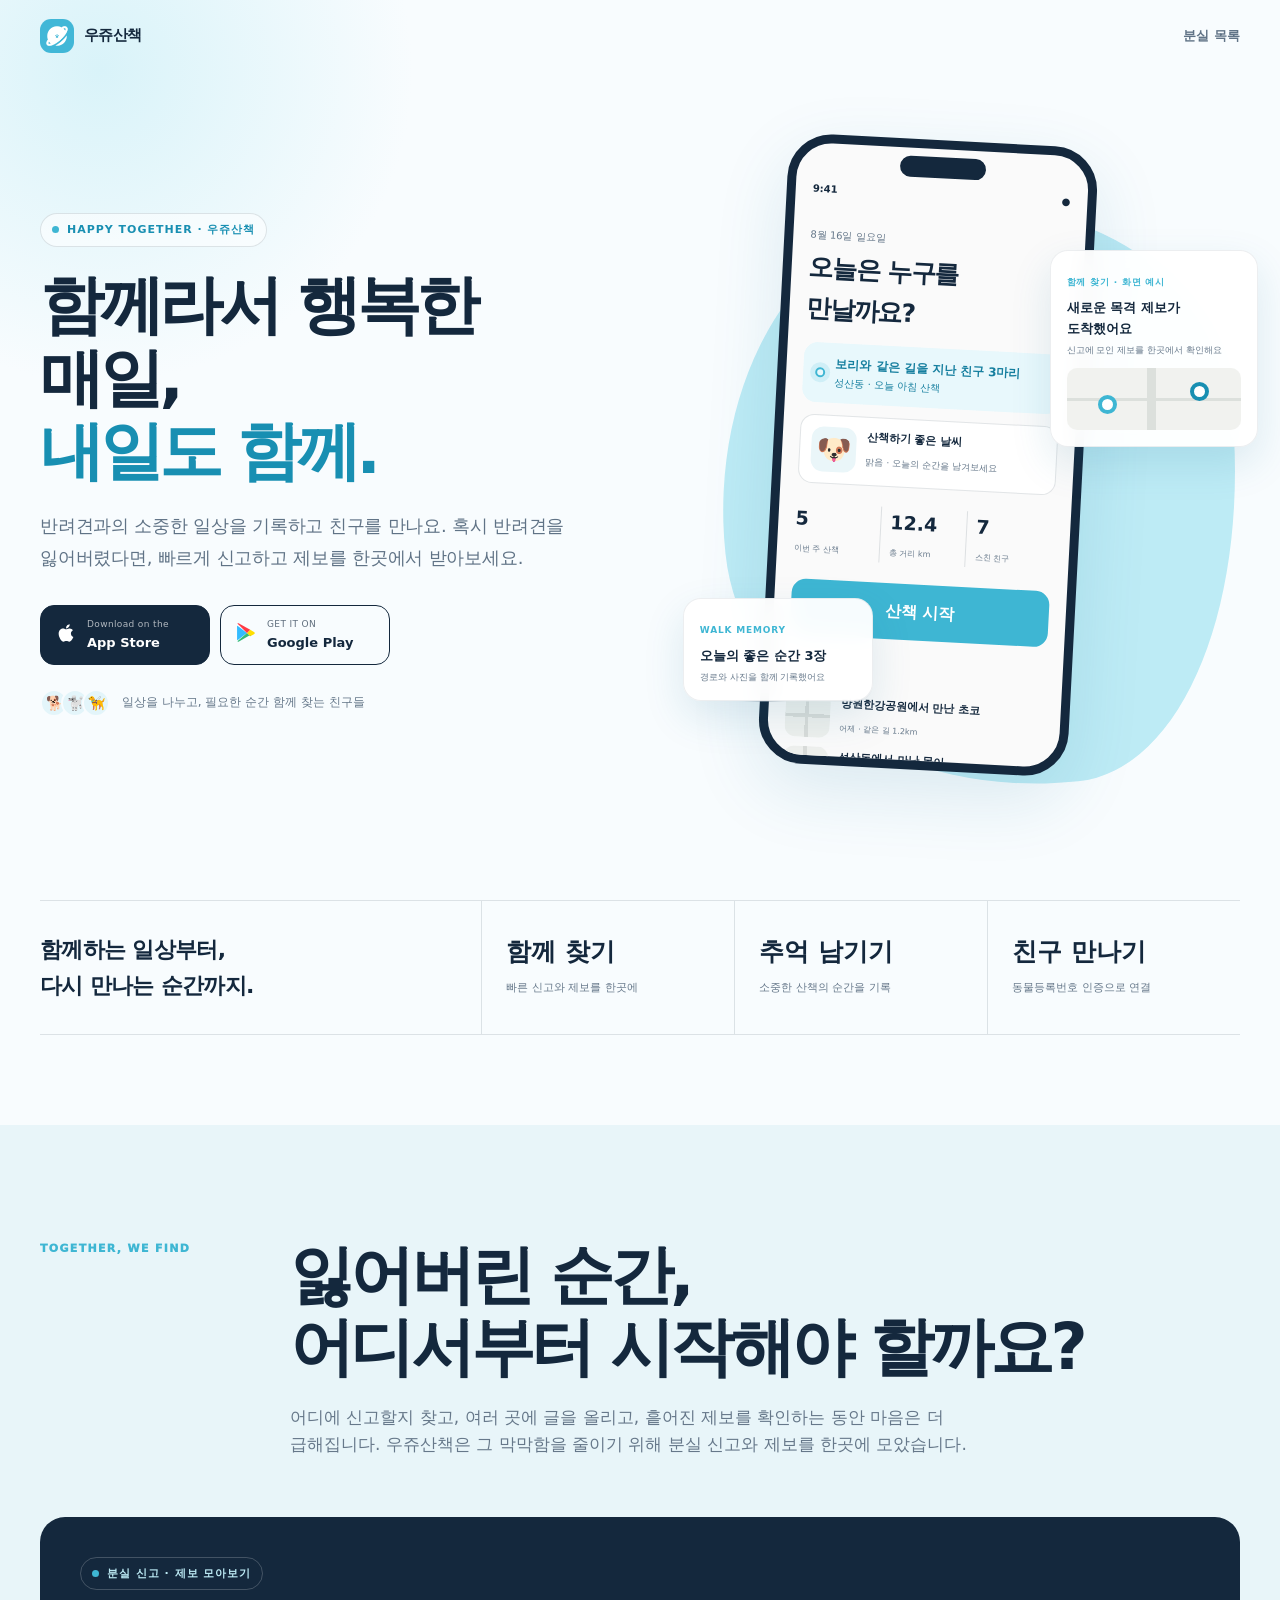
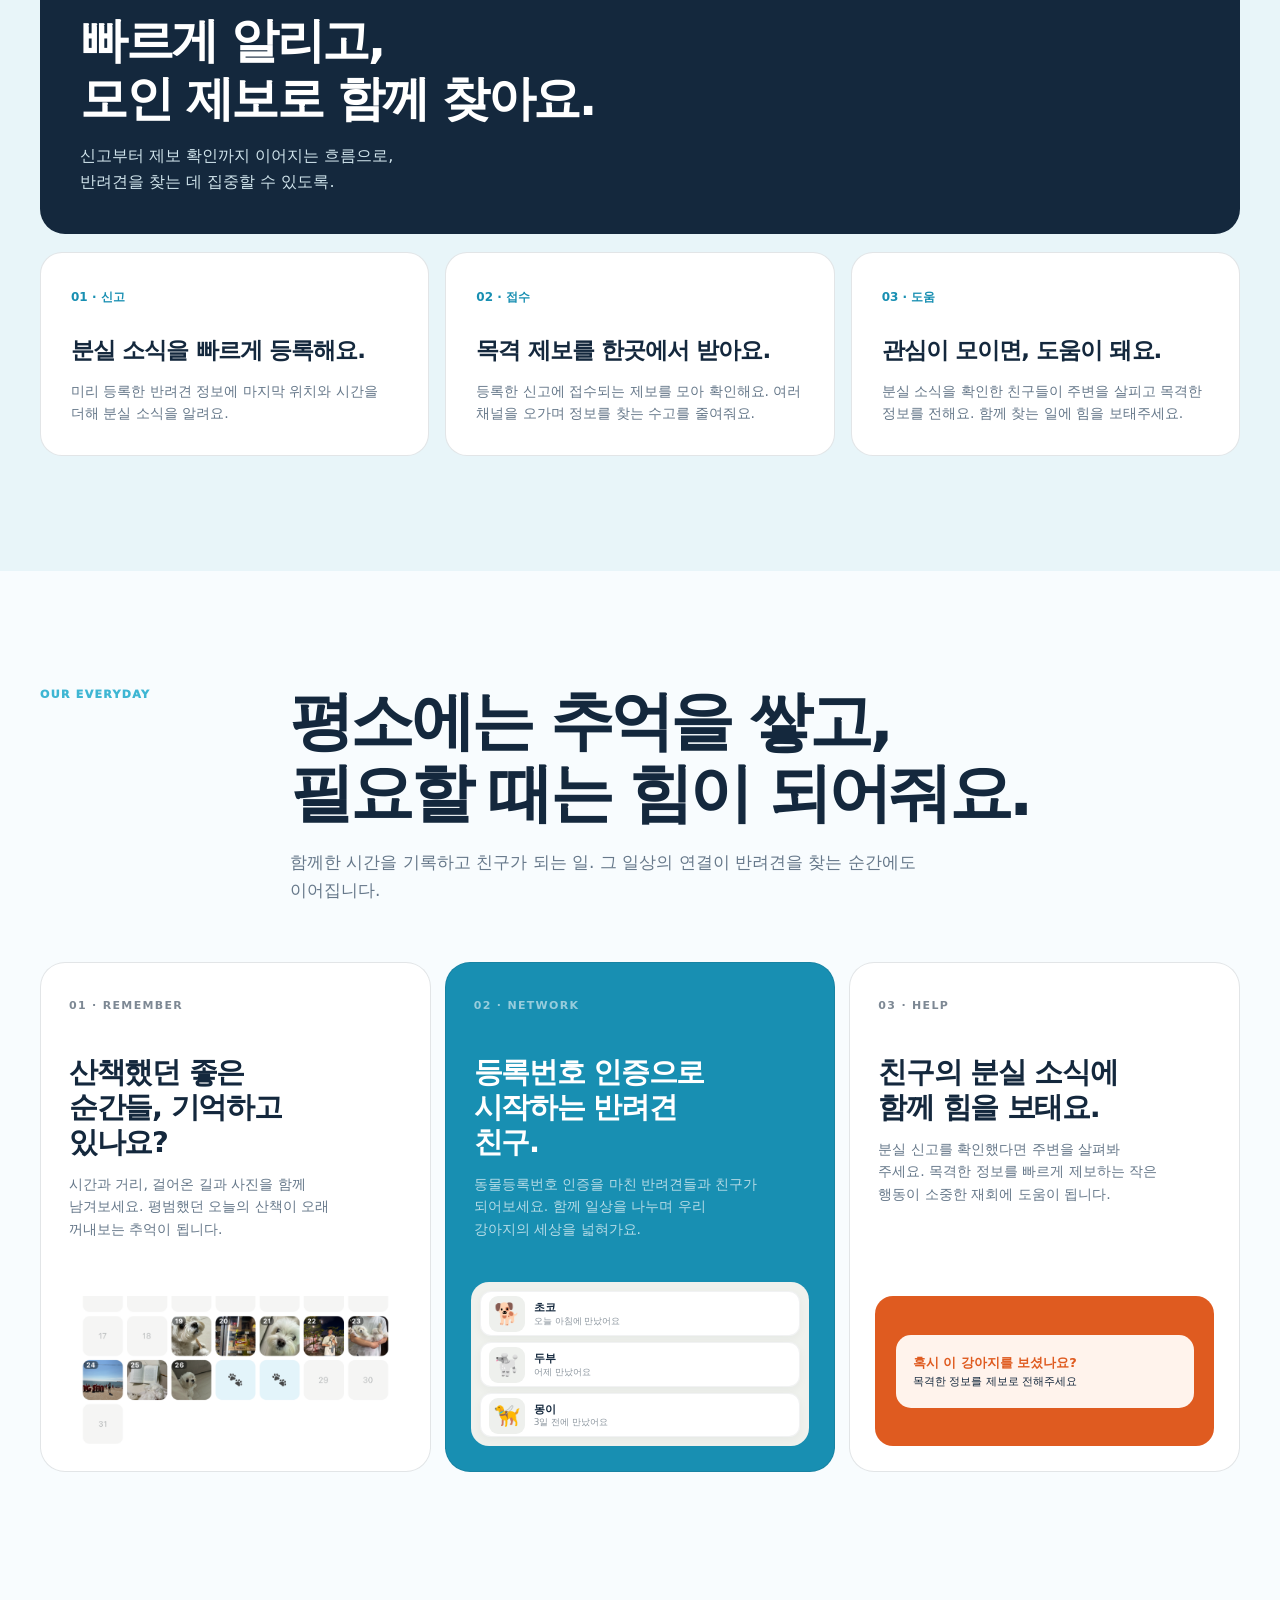
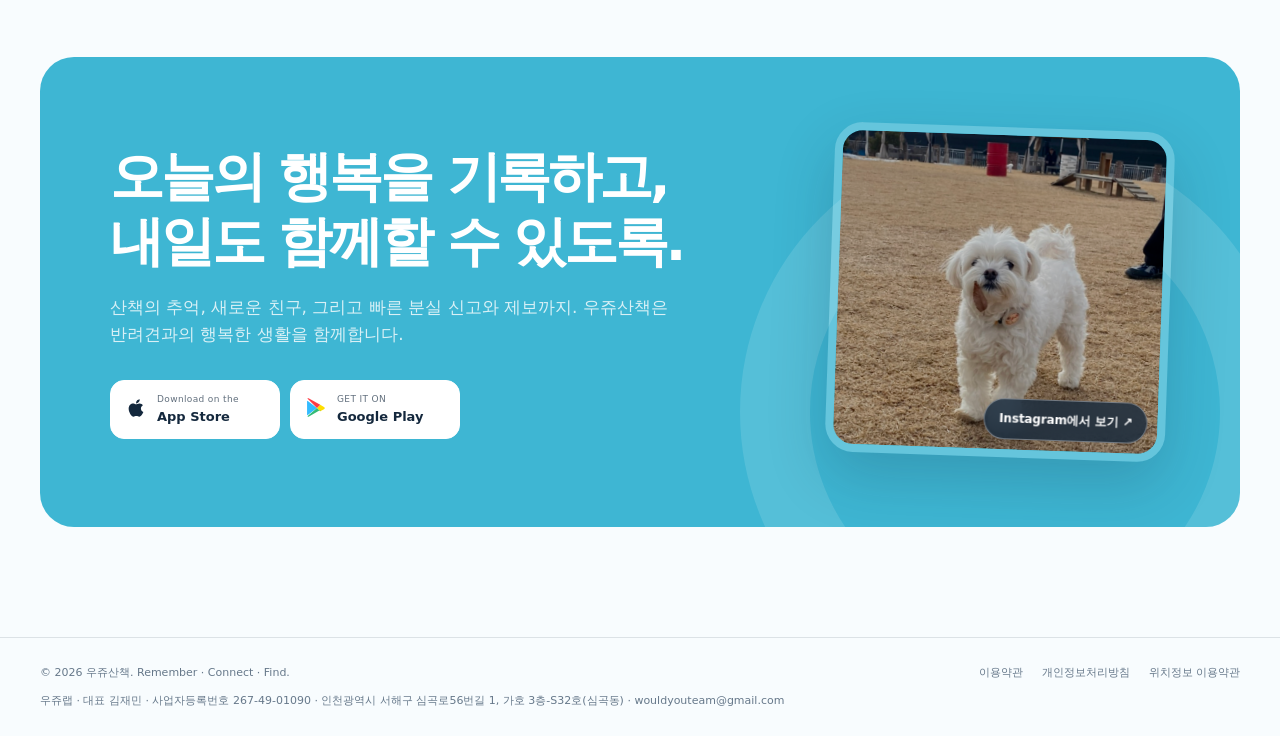
==== commit 4dea7a10: "docs: 이용약관·개인정보처리방침 개편, 위치정보 이용약관 페이지 추가 앱 저장소(wouldyou-walk-app)의 legal-overhaul-2026-09-11 작업을 웹에 " ====
--- a/index.html
+++ b/index.html
@@ -62,7 +62,7 @@
 
     <section class="download" id="download"><div class="wrap"><div class="download-card photo-layout reveal"><div class="download-copy"><h2>오늘의 행복을 기록하고,<br>내일도 함께할 수 있도록.</h2><p>산책의 추억, 새로운 친구, 그리고 빠른 분실 신고와 제보까지. 우쥬산책은 반려견과의 행복한 생활을 함께합니다.</p><div class="hero-actions"><a class="store" href="https://apps.apple.com/app/id6802721913" target="_blank" rel="noopener noreferrer"><span class="store-icon"><svg viewBox="0 0 384 512" width="20" height="20" fill="currentColor"><path d="M318.7 268.7c-.2-36.7 16.4-64.4 50-84.8-18.8-26.9-47.2-41.7-84.7-44.6-35.5-2.8-74.3 20.7-88.5 20.7-15 0-49.4-19.7-76.4-19.7C63.3 141 4 184.8 4 273.5q0 39.3 14.4 81.2c12.8 36.7 59 126.7 107.2 125.2 25.2-.6 43-17.9 75.8-17.9 31.8 0 48.3 17.9 76.4 17.9 48.6-.7 90.4-82.5 102.6-119.3-65.2-30.7-61.7-90-61.7-91.9zm-56.6-164.2c27.3-32.4 24.8-61.9 24-72.5-24.1 1.4-52 16.4-67.9 34.9-17.5 19.8-27.8 44.3-25.6 71.9 26.1 2 49.9-11.4 69.5-34.3z"/></svg></span><span><small>Download on the</small><b>App Store</b></span></a><button class="store open-modal"><span class="store-icon"><svg viewBox="0 0 512 512" width="20" height="20"><path fill="#32bbff" d="M35.72 442.57c-5.63-6.3-9-14.53-9-24.85V94.28c0-10.32 3.37-18.55 9-24.85l1.6-1.44L280.5 256v2.05L37.32 444.01l-1.6-1.44z"/><path fill="#ffde00" d="M362.09 337.6l-81.59-81.6v-2.05l81.59-81.6 1.83 1.04 96.65 54.91c27.6 15.68 27.6 41.36 0 57.05l-96.65 54.9-1.83 1.35z"/><path fill="#32bb78" d="M363.92 336.25L280.5 256 35.72 469.57c9.02 9.55 23.91 10.73 40.7 1.14l287.5-165.46z"/><path fill="#ff3a44" d="M363.92 175.75L76.42 10.29C59.63.7 44.74 1.89 35.72 11.44L280.5 256z"/></svg></span><span><small>GET IT ON</small><b>Google Play</b></span></button></div></div><a class="instagram-photo" href="https://www.instagram.com/oh_dangdang" target="_blank" rel="noopener noreferrer" aria-label="오당당 인스타그램 새 탭에서 보기"><img class="download-photo" src="public/walk-together.png" alt="잔디밭을 산책하는 흰 강아지"><span class="instagram-badge">Instagram에서 보기 ↗</span></a></div></div></section>
   </main>
-  <footer><div class="wrap footer-in"><span>© 2026 우쥬산책. Remember · Connect · Find.</span><div class="footer-links"><a href="terms.html">이용약관</a><a href="privacy.html">개인정보처리방침</a></div></div><div class="wrap footer-biz">우쥬랩 · 대표 김재민 · 사업자등록번호 267-49-01090 · 인천광역시 서해구 심곡로56번길 1, 가호 3층-S32호(심곡동) · <a href="mailto:wouldyouteam@gmail.com">wouldyouteam@gmail.com</a></div></footer>
+  <footer><div class="wrap footer-in"><span>© 2026 우쥬산책. Remember · Connect · Find.</span><div class="footer-links"><a href="terms.html">이용약관</a><a href="privacy.html">개인정보처리방침</a><a href="location-terms.html">위치정보 이용약관</a></div></div><div class="wrap footer-biz">우쥬랩 · 대표 김재민 · 사업자등록번호 267-49-01090 · 인천광역시 서해구 심곡로56번길 1, 가호 3층-S32호(심곡동) · <a href="mailto:wouldyouteam@gmail.com">wouldyouteam@gmail.com</a></div></footer>
 
   <div class="modal" id="modal" role="dialog" aria-modal="true" aria-labelledby="modal-title"><div class="modal-card"><button class="modal-close" id="close" aria-label="닫기">×</button><span class="eyebrow">GOOGLE PLAY</span><h2 id="modal-title">구글 플레이는 준비 중이에요</h2><p>구글 플레이는 준비중입니다. 곧 뵐 수 있도록 노력할게요!</p></div></div>
   <script>
